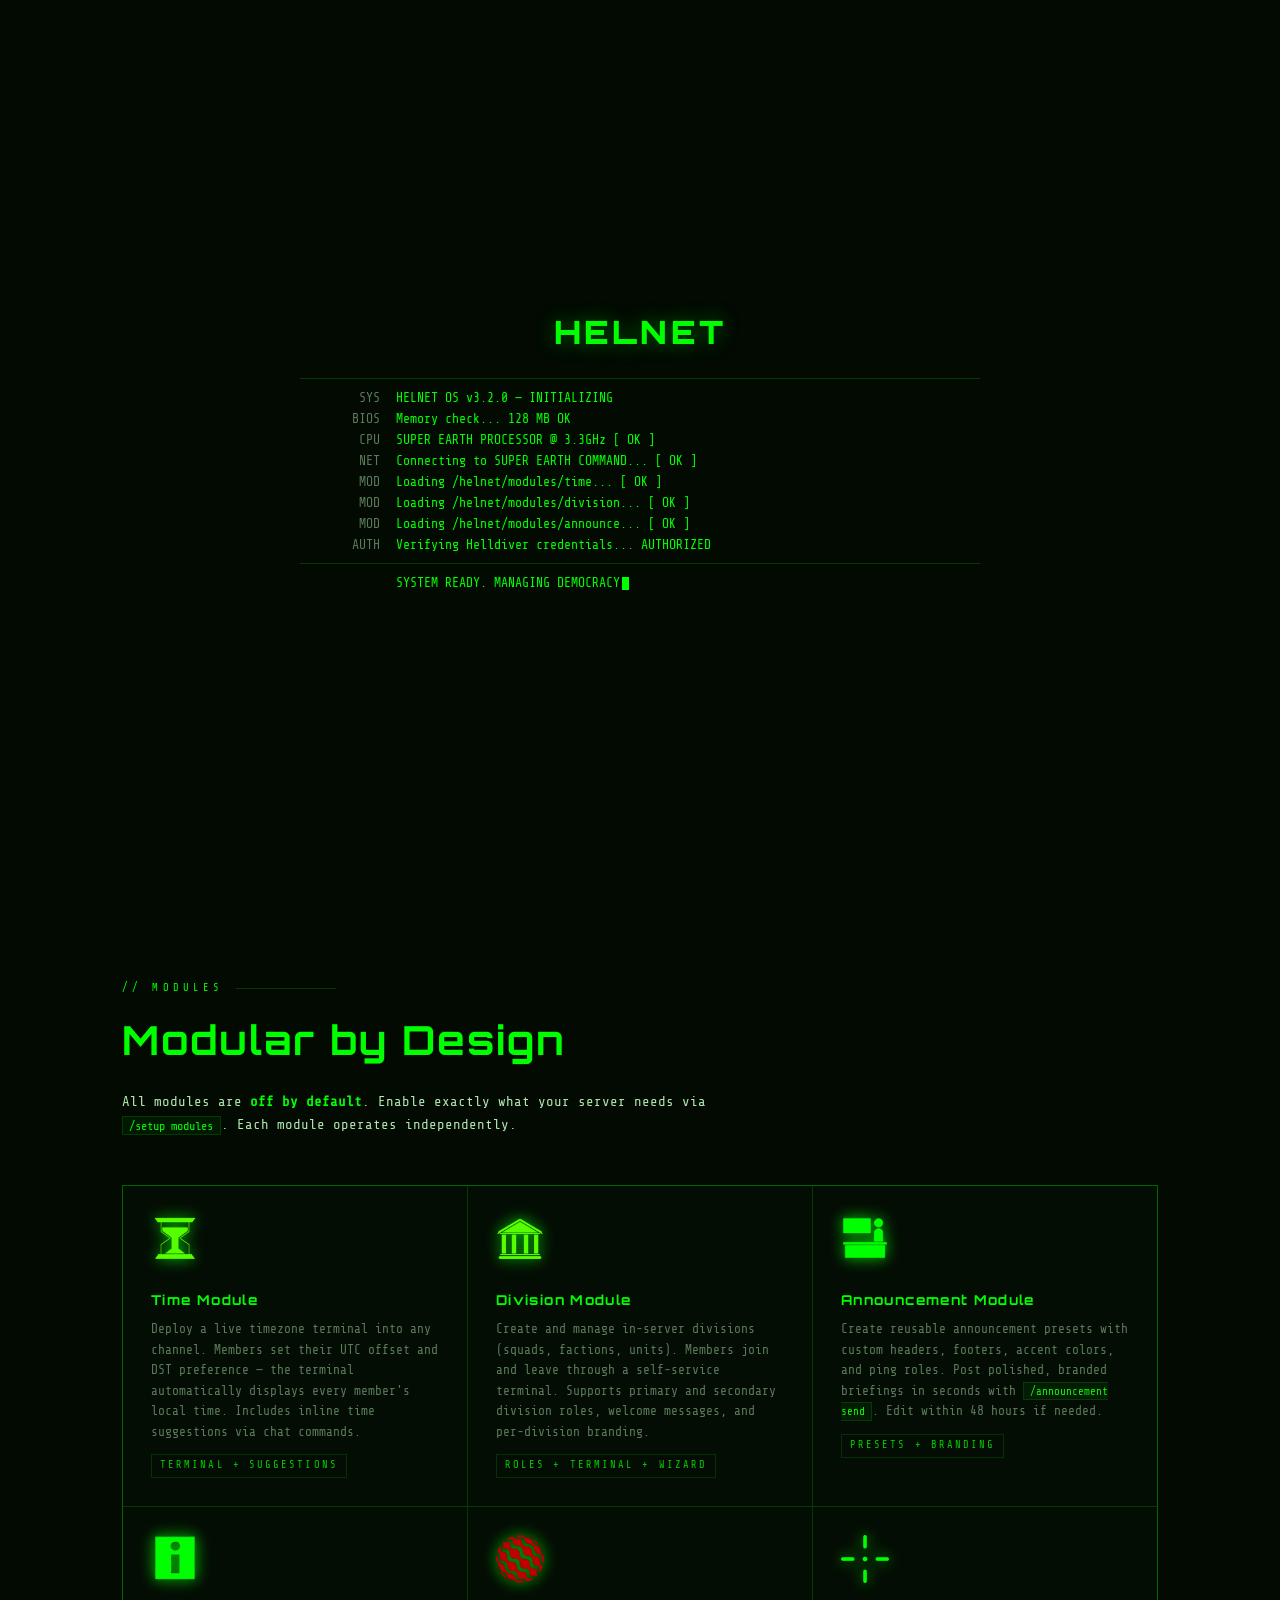
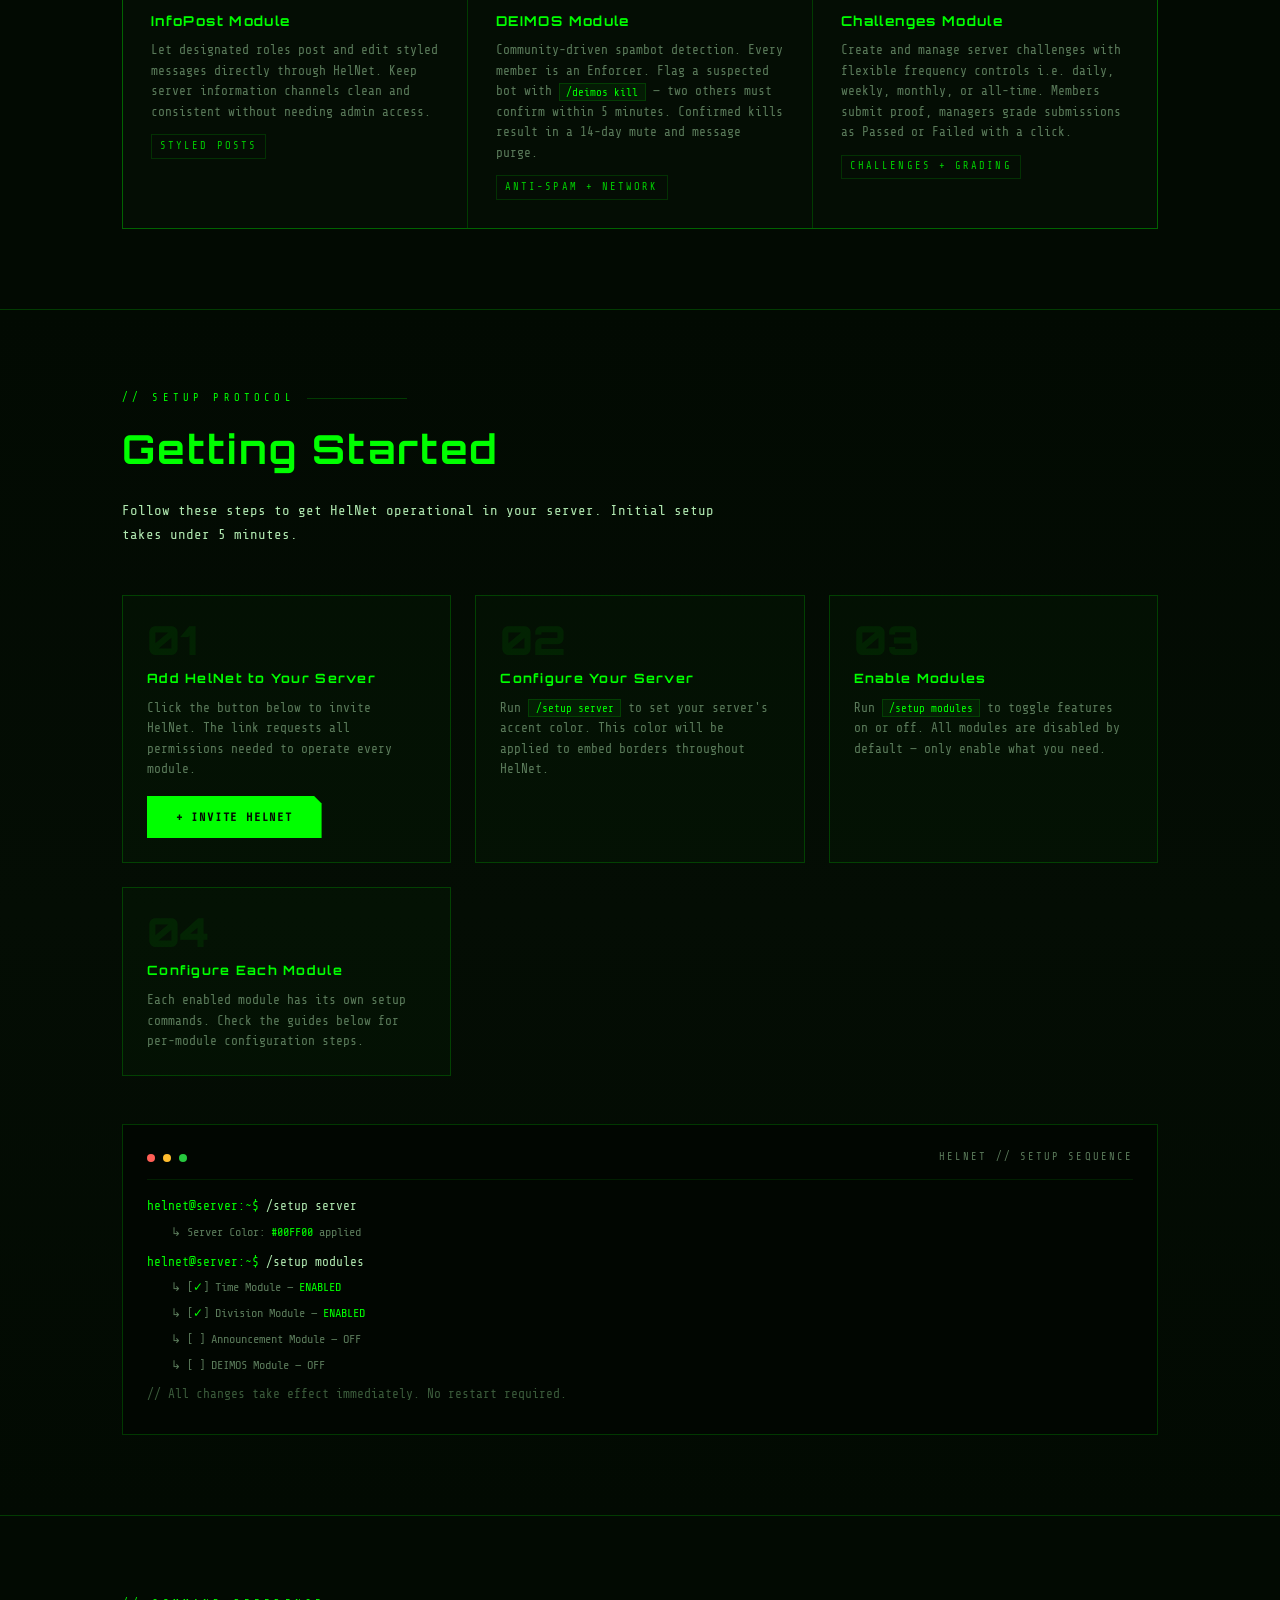
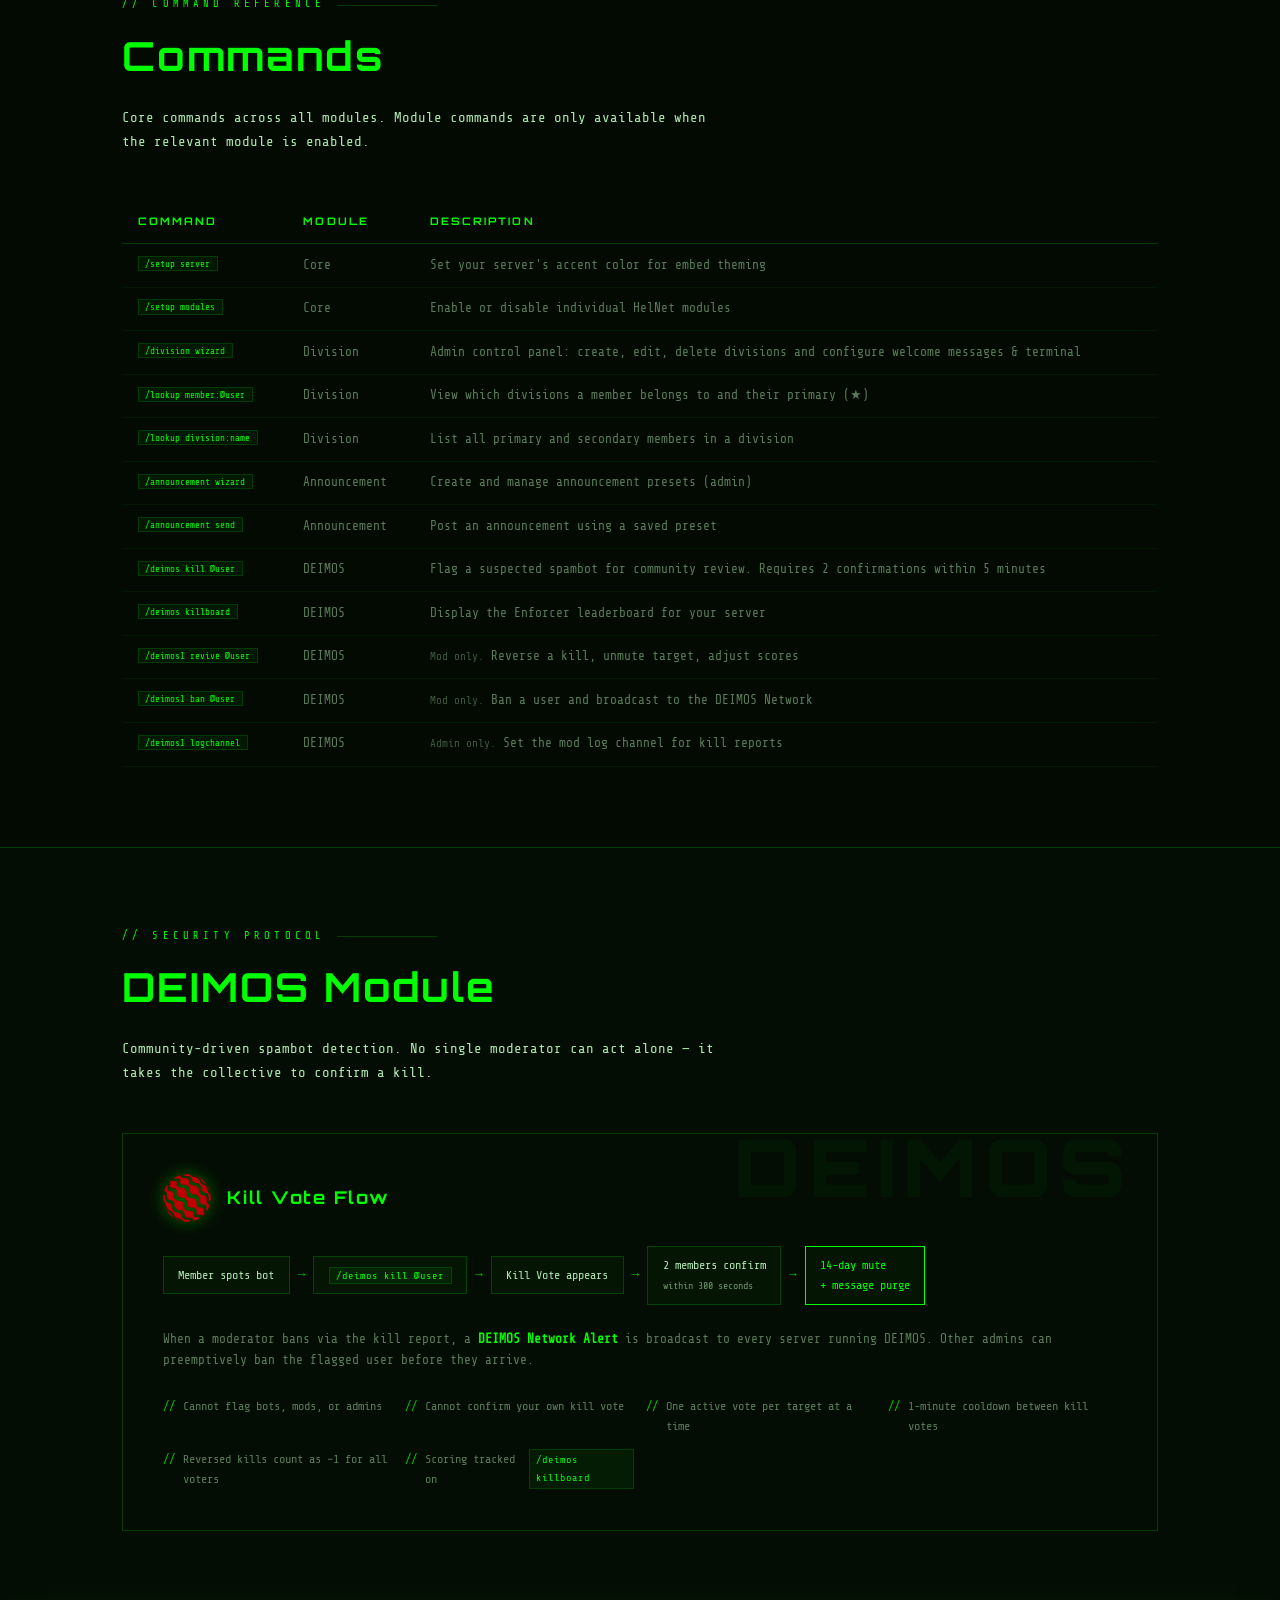
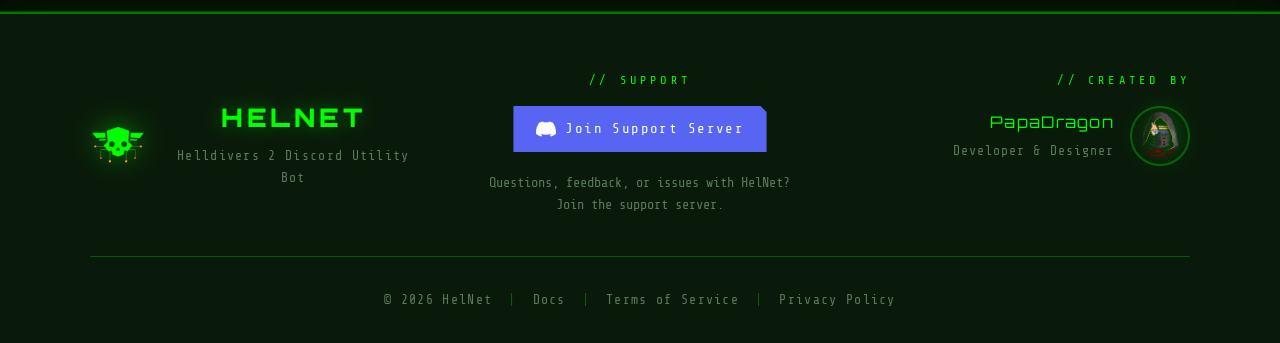
==== index.html @ 7e9b48df "Nav fixes" ====
<!DOCTYPE html>
<html lang="en">
<head>
<meta charset="UTF-8">
<meta name="viewport" content="width=device-width, initial-scale=1.0">
<title>HelNet — Helldivers 2 Faction Utility Bot</title>
<link rel="icon" type="image/png" href="Assets/HelNet_Logo.png">
<link href="https://fonts.googleapis.com/css2?family=Share+Tech+Mono&family=Orbitron:wght@400;700;900&display=swap" rel="stylesheet">
<link rel="stylesheet" href="Assets/shared.css">
<style>
  :root {
    --green: #00ff00;
    --green-dim: #00cc00;
    --green-faint: rgba(0,255,0,0.08);
    --green-glow: rgba(0,255,0,0.4);
    --bg: #020a02;
    --bg2: #040d04;
    --bg3: #071207;
    --border: rgba(0,255,0,0.2);
    --text: #b0e8b0;
    --text-dim: #5a7a5a;
    --mono: 'Share Tech Mono', monospace;
    --display: 'Orbitron', sans-serif;
  }

  *, *::before, *::after { box-sizing: border-box; margin: 0; padding: 0; }

  html { scroll-behavior: smooth; }

  body {
    background: var(--bg);
    color: var(--text);
    font-family: var(--mono);
    font-size: 14px;
    line-height: 1.7;
    overflow-x: hidden;
    position: relative;
  }

  /* Scanline overlay */
  body::before {
    content: '';
    position: fixed;
    top: 0; left: 0; right: 0; bottom: 0;
    background: repeating-linear-gradient(
      0deg,
      transparent,
      transparent 2px,
      rgba(0,0,0,0.15) 2px,
      rgba(0,0,0,0.15) 4px
    );
    pointer-events: none;
    z-index: 9999;
  }

  /* CRT vignette */
  body::after {
    content: '';
    position: fixed;
    top: 0; left: 0; right: 0; bottom: 0;
    background: radial-gradient(ellipse at center, transparent 60%, rgba(0,0,0,0.7) 100%);
    pointer-events: none;
    z-index: 9998;
  }

  /* Grid background */
  .grid-bg {
    position: fixed;
    top: 0; left: 0; right: 0; bottom: 0;
    background-image:
      linear-gradient(rgba(0,255,0,0.03) 1px, transparent 1px),
      linear-gradient(90deg, rgba(0,255,0,0.03) 1px, transparent 1px);
    background-size: 40px 40px;
    pointer-events: none;
    z-index: 0;
  }

  /* ── NAV ── */
  nav {
    position: fixed;
    top: 0; left: 0; right: 0;
    z-index: 10001;
    background: #071207;
    border-bottom: 1px solid rgba(0,255,0,0.4);
    box-shadow: 0 2px 20px rgba(0,255,0,0.08);
    display: flex;
    align-items: center;
    justify-content: space-between;
    padding: 0 2.5rem;
    height: 68px;
  }

  .nav-logo {
    font-family: var(--display);
    font-weight: 900;
    font-size: 1.5rem;
    color: var(--green);
    text-shadow: 0 0 8px rgba(0,255,0,0.5);
    letter-spacing: 0.15em;
    text-decoration: none;
  }

  .nav-logo span { color: var(--text-dim); font-weight: 400; font-size: 0.8rem; display: block; letter-spacing: 0.3em; margin-top: -4px; }

  .nav-links { display: flex; gap: 2rem; list-style: none; }
  .nav-links a {
    color: var(--text);
    text-decoration: none;
    font-size: 0.88rem;
    letter-spacing: 0.12em;
    text-transform: uppercase;
    transition: color 0.2s, text-shadow 0.2s;
  }
  .nav-links a:hover {
    color: var(--green);
    text-shadow: 0 0 10px var(--green-glow);
  }

  /* ── HERO ── */
  .hero {
    min-height: 100vh;
    display: flex;
    flex-direction: column;
    align-items: center;
    justify-content: center;
    text-align: center;
    padding: 6rem 2rem 4rem;
    position: relative;
    z-index: 1;
  }

  .hero-tag {
    font-size: 0.7rem;
    letter-spacing: 0.4em;
    color: var(--green-dim);
    text-transform: uppercase;
    margin-bottom: 1.5rem;
    border: 1px solid var(--border);
    display: inline-block;
    padding: 0.3rem 1rem;
  }

  .hero-tag::before { content: '> '; color: var(--green); }

  .hero h1 {
    font-family: var(--display);
    font-size: clamp(3rem, 10vw, 7rem);
    font-weight: 900;
    color: var(--green);
    text-shadow: 0 0 40px var(--green-glow), 0 0 80px rgba(0,255,0,0.15);
    letter-spacing: 0.05em;
    line-height: 1;
    margin-bottom: 0.5rem;
    animation: flicker 8s infinite;
  }

  @keyframes flicker {
    0%, 95%, 97%, 100% { opacity: 1; }
    96% { opacity: 0.85; }
  }

  .hero-sub {
    font-family: var(--display);
    font-size: clamp(0.65rem, 2vw, 0.9rem);
    color: var(--text-dim);
    letter-spacing: 0.5em;
    text-transform: uppercase;
    margin-bottom: 2.5rem;
  }

  .hero-desc {
    max-width: 520px;
    color: var(--text);
    font-size: 0.9rem;
    line-height: 1.8;
    margin-bottom: 3rem;
    opacity: 0.85;
  }

  .hero-cta {
    display: flex;
    gap: 1rem;
    flex-wrap: wrap;
    justify-content: center;
  }

  .btn {
    display: inline-flex;
    align-items: center;
    gap: 0.5rem;
    padding: 0.7rem 1.8rem;
    font-family: var(--mono);
    font-size: 0.8rem;
    letter-spacing: 0.15em;
    text-transform: uppercase;
    text-decoration: none;
    cursor: pointer;
    transition: all 0.2s;
    border: none;
  }

  .btn-primary {
    background: var(--green);
    color: #020a02;
    font-weight: 700;
    clip-path: polygon(0 0, calc(100% - 8px) 0, 100% 8px, 100% 100%, 0 100%);
  }
  .btn-primary:hover {
    background: #33ff33;
    box-shadow: 0 0 30px var(--green-glow);
    transform: translateY(-1px);
  }

  .btn-ghost {
    background: transparent;
    color: var(--green);
    border: 1px solid var(--border);
    clip-path: polygon(8px 0, 100% 0, 100% calc(100% - 8px), calc(100% - 8px) 100%, 0 100%, 0 8px);
  }
  .btn-ghost:hover {
    border-color: var(--green);
    background: var(--green-faint);
    box-shadow: 0 0 20px rgba(0,255,0,0.1);
  }

  /* Scrolldown indicator */
  .scroll-hint {
    position: absolute;
    bottom: 2rem;
    left: 50%;
    transform: translateX(-50%);
    display: flex;
    flex-direction: column;
    align-items: center;
    gap: 0.3rem;
    color: var(--text-dim);
    font-size: 0.65rem;
    letter-spacing: 0.2em;
    animation: bounce 2s infinite;
  }
  .scroll-hint svg { opacity: 0.5; }
  @keyframes bounce { 0%,100% { transform: translateX(-50%) translateY(0); } 50% { transform: translateX(-50%) translateY(6px); } }

  /* ── SECTIONS ── */
  section { position: relative; z-index: 1; }

  .section-inner {
    max-width: 1100px;
    margin: 0 auto;
    padding: 5rem 2rem;
  }

  .section-label {
    font-size: 0.65rem;
    letter-spacing: 0.4em;
    color: var(--green);
    text-transform: uppercase;
    margin-bottom: 0.5rem;
    display: flex;
    align-items: center;
    gap: 0.75rem;
  }
  .section-label::after {
    content: '';
    flex: 1;
    height: 1px;
    background: var(--border);
    max-width: 100px;
  }

  .section-title {
    font-family: var(--display);
    font-size: clamp(1.5rem, 4vw, 2.5rem);
    font-weight: 700;
    color: var(--green);
    margin-bottom: 1rem;
    letter-spacing: 0.05em;
  }

  .section-desc {
    color: var(--text);
    max-width: 600px;
    margin-bottom: 3rem;
    opacity: 0.8;
  }

  /* ── MODULES GRID ── */
  .modules-grid {
    display: grid;
    grid-template-columns: repeat(auto-fill, minmax(300px, 1fr));
    gap: 1px;
    background: var(--border);
    border: 1px solid var(--border);
  }

  .module-card {
    background: var(--bg2);
    padding: 1.75rem;
    transition: background 0.2s;
    cursor: default;
    position: relative;
    overflow: hidden;
  }

  .module-card::before {
    content: '';
    position: absolute;
    top: 0; left: 0;
    width: 3px; height: 100%;
    background: var(--green);
    opacity: 0;
    transition: opacity 0.2s;
  }

  .module-card:hover { background: var(--bg3); }
  .module-card:hover::before { opacity: 1; }

  .module-icon {
    font-size: 1.5rem;
    margin-bottom: 0.75rem;
    filter: drop-shadow(0 0 6px var(--green-glow));
  }

  .module-name {
    font-family: var(--display);
    font-size: 0.85rem;
    font-weight: 700;
    color: var(--green);
    letter-spacing: 0.1em;
    margin-bottom: 0.5rem;
  }

  .module-desc {
    font-size: 0.8rem;
    color: var(--text-dim);
    line-height: 1.6;
  }

  .module-tag {
    display: inline-block;
    margin-top: 0.75rem;
    font-size: 0.65rem;
    letter-spacing: 0.2em;
    color: var(--green-dim);
    border: 1px solid rgba(0,255,0,0.15);
    padding: 0.15rem 0.5rem;
  }

  /* ── GETTING STARTED ── */
  .getting-started-bg {
    background: linear-gradient(180deg, var(--bg) 0%, var(--bg2) 50%, var(--bg) 100%);
    border-top: 1px solid var(--border);
    border-bottom: 1px solid var(--border);
  }

  .setup-steps {
    display: grid;
    grid-template-columns: repeat(auto-fill, minmax(260px, 1fr));
    gap: 1.5rem;
    margin-top: 2rem;
  }

  .step {
    border: 1px solid var(--border);
    padding: 1.5rem;
    position: relative;
    background: rgba(0,255,0,0.02);
  }

  .step-num {
    font-family: var(--display);
    font-size: 2.5rem;
    font-weight: 900;
    color: rgba(0,255,0,0.08);
    line-height: 1;
    margin-bottom: 0.5rem;
  }

  .step-title {
    font-family: var(--display);
    font-size: 0.8rem;
    font-weight: 700;
    color: var(--green);
    letter-spacing: 0.1em;
    margin-bottom: 0.5rem;
  }

  .step p { font-size: 0.8rem; color: var(--text-dim); line-height: 1.6; }

  code {
    background: rgba(0,255,0,0.06);
    border: 1px solid rgba(0,255,0,0.15);
    padding: 0.1rem 0.4rem;
    font-family: var(--mono);
    font-size: 0.85em;
    color: var(--green);
  }

  /* ── COMMAND REFERENCE ── */
  .cmd-table {
    width: 100%;
    border-collapse: collapse;
    font-size: 0.8rem;
    margin-top: 1.5rem;
  }

  .cmd-table th {
    text-align: left;
    color: var(--green);
    font-family: var(--display);
    font-size: 0.65rem;
    letter-spacing: 0.2em;
    text-transform: uppercase;
    padding: 0.75rem 1rem;
    border-bottom: 1px solid var(--border);
  }

  .cmd-table td {
    padding: 0.65rem 1rem;
    border-bottom: 1px solid rgba(0,255,0,0.06);
    color: var(--text-dim);
    vertical-align: top;
  }

  .cmd-table tr:hover td { background: var(--green-faint); color: var(--text); }
  .cmd-table td:first-child { color: var(--green); font-size: 0.85em; white-space: nowrap; }
  .cmd-table td em { font-style: normal; color: var(--text-dim); font-size: 0.85em; opacity: 0.7; }

  /* ── DEIMOS HIGHLIGHT ── */
  .deimos-highlight {
    border: 1px solid var(--border);
    background: var(--bg2);
    padding: 2.5rem;
    margin-top: 3rem;
    position: relative;
    overflow: hidden;
  }

  .deimos-highlight::before {
    content: 'DEIMOS';
    position: absolute;
    top: -0.5rem; right: 1.5rem;
    font-family: var(--display);
    font-size: 5rem;
    font-weight: 900;
    color: rgba(0,255,0,0.04);
    letter-spacing: 0.1em;
    line-height: 1;
  }

  .deimos-highlight h3 {
    font-family: var(--display);
    font-size: 1.1rem;
    color: var(--green);
    margin-bottom: 1rem;
    letter-spacing: 0.1em;
  }

  .deimos-flow {
    display: flex;
    align-items: center;
    gap: 0.5rem;
    flex-wrap: wrap;
    margin: 1.5rem 0;
  }

  .flow-step {
    border: 1px solid var(--border);
    padding: 0.5rem 0.9rem;
    font-size: 0.75rem;
    color: var(--text);
    background: rgba(0,255,0,0.03);
  }

  .flow-arrow {
    color: var(--green-dim);
    font-size: 0.8rem;
  }

  .deimos-rules {
    display: grid;
    grid-template-columns: repeat(auto-fill, minmax(200px, 1fr));
    gap: 0.75rem;
    margin-top: 1.5rem;
  }

  .rule-item {
    font-size: 0.75rem;
    color: var(--text-dim);
    display: flex;
    gap: 0.5rem;
    align-items: flex-start;
  }
  .rule-item::before { content: '//'; color: var(--green-dim); flex-shrink: 0; }

  /* ── TERMINAL BLOCK ── */
  .terminal {
    background: #010601;
    border: 1px solid var(--border);
    padding: 1.5rem;
    font-family: var(--mono);
    font-size: 0.8rem;
    margin-top: 2rem;
  }

  .terminal-bar {
    display: flex;
    align-items: center;
    gap: 0.5rem;
    margin-bottom: 1rem;
    padding-bottom: 0.75rem;
    border-bottom: 1px solid rgba(0,255,0,0.1);
  }

  .t-dot { width: 8px; height: 8px; border-radius: 50%; }
  .t-dot.r { background: #ff5f56; }
  .t-dot.y { background: #ffbd2e; }
  .t-dot.g { background: #27c93f; }
  .terminal-title { font-size: 0.65rem; color: var(--text-dim); letter-spacing: 0.2em; margin-left: auto; }

  .t-line { color: var(--text-dim); margin-bottom: 0.25rem; }
  .t-line .prompt { color: var(--green); }
  .t-line .cmd { color: var(--text); }
  .t-line .out { color: var(--text-dim); font-size: 0.75rem; }
  .t-line .success { color: var(--green); }
  .t-line .comment { color: #3a5a3a; }

  /* ── FOOTER ── */
  footer {
    position: relative;
    z-index: 1;
    border-top: 1px solid var(--border);
    padding: 2.5rem 2rem;
    text-align: center;
    background: var(--bg2);
  }

  .footer-logo {
    font-family: var(--display);
    font-weight: 900;
    font-size: 1.5rem;
    color: var(--green);
    text-shadow: 0 0 20px var(--green-glow);
    letter-spacing: 0.15em;
    margin-bottom: 0.75rem;
  }

  .footer-links {
    display: flex;
    gap: 2rem;
    justify-content: center;
    list-style: none;
    margin-bottom: 1.5rem;
    flex-wrap: wrap;
  }

  .footer-links a {
    color: var(--text-dim);
    text-decoration: none;
    font-size: 0.75rem;
    letter-spacing: 0.1em;
    text-transform: uppercase;
    transition: color 0.2s;
  }
  .footer-links a:hover { color: var(--green); }

  .footer-copy {
    color: var(--text-dim);
    font-size: 0.7rem;
    opacity: 0.5;
    letter-spacing: 0.1em;
  }

  /* ── STATUS BAR ── */
  .status-bar {
    position: fixed;
    bottom: 0; left: 0; right: 0;
    z-index: 1000;
    background: rgba(0,10,0,0.9);
    border-top: 1px solid rgba(0,255,0,0.1);
    display: flex;
    align-items: center;
    padding: 0 1.5rem;
    height: 24px;
    gap: 2rem;
    font-size: 0.6rem;
    letter-spacing: 0.2em;
    color: var(--text-dim);
  }

  .status-item { display: flex; align-items: center; gap: 0.35rem; }
  .status-dot { width: 5px; height: 5px; border-radius: 50%; background: var(--green); box-shadow: 0 0 4px var(--green); animation: pulse 2s infinite; }
  @keyframes pulse { 0%,100% { opacity: 1; } 50% { opacity: 0.4; } }

  .status-bar .spacer { flex: 1; }

  /* ── HAMBURGER / MOBILE NAV ── */
  .nav-hamburger {
    display: none; flex-direction: column; justify-content: center;
    gap: 5px; background: none; border: 1px solid rgba(0,255,0,0.35);
    cursor: pointer; padding: 7px 9px; z-index: 10002;
  }
  .nav-hamburger span { display: block; width: 20px; height: 2px; background: var(--green); transition: transform 0.2s, opacity 0.2s; }
  .nav-hamburger.open span:nth-child(1) { transform: translateY(7px) rotate(45deg); }
  .nav-hamburger.open span:nth-child(2) { opacity: 0; }
  .nav-hamburger.open span:nth-child(3) { transform: translateY(-7px) rotate(-45deg); }
  .nav-mobile {
    display: none; position: fixed; top: 68px; left: 0; right: 0;
    background: #071207; border-bottom: 2px solid rgba(0,255,0,0.4);
    box-shadow: 0 8px 24px rgba(0,0,0,0.6); z-index: 10000; flex-direction: column;
  }
  .nav-mobile.open { display: flex; }
  .nav-mobile a {
    color: var(--text); text-decoration: none; font-size: 0.9rem;
    letter-spacing: 0.15em; text-transform: uppercase;
    padding: 1rem 2rem; border-bottom: 1px solid rgba(0,255,0,0.1);
    transition: color 0.2s, background 0.2s;
  }
  .nav-mobile a:last-child { border-bottom: none; }
  .nav-mobile a:hover { color: var(--green); background: rgba(0,255,0,0.04); }

  /* ── RESPONSIVE ── */
  @media (max-width: 640px) {
    .nav-links { display: none; }
    .nav-hamburger { display: flex; }
    .status-bar { display: none; }
    .modules-grid { grid-template-columns: 1fr; }
    .setup-steps { grid-template-columns: 1fr; }
    .deimos-rules { grid-template-columns: 1fr; }
    .cmd-table th:last-child, .cmd-table td:last-child { display: none; }
    .hero { padding: 5rem 1.25rem 3rem; }
    .section-inner { padding: 3rem 1.25rem; }
    footer { padding: 2.5rem 1.25rem 1.5rem; }
    .footer-inner { gap: 2rem; text-align: left; }
    .footer-credit { text-align: left; }
    .credit-card { justify-content: flex-start; }
    .credit-pfp { order: -1; }
  }

  /* Fade-in animation */
  .fade-in {
    opacity: 0;
    transform: translateY(16px);
    transition: opacity 0.6s ease, transform 0.6s ease;
  }
  .fade-in.visible {
    opacity: 1;
    transform: translateY(0);
  }

  .hero-logo-wrap {
    margin-bottom: 1.5rem;
    animation: float 4s ease-in-out infinite;
  }
  @keyframes float {
    0%,100% { transform: translateY(0); }
    50% { transform: translateY(-8px); }
  }
  .hero-logo-img {
    width: 120px;
    height: 120px;
    object-fit: contain;
    filter: drop-shadow(0 0 30px rgba(0,255,0,0.6)) drop-shadow(0 0 60px rgba(0,255,0,0.2));
  }
  .nav-logo-img {
    width: 24px;
    height: 24px;
    object-fit: contain;
    vertical-align: middle;
    margin-right: 0.35rem;
    filter: drop-shadow(0 0 4px rgba(0,255,0,0.5));
  }
  .module-icon img {
    width: 48px;
    height: 48px;
    object-fit: contain;
    filter: drop-shadow(0 0 8px rgba(0,255,0,0.4));
    transition: filter 0.2s, transform 0.2s;
  }
  .module-card:hover .module-icon img {
    filter: drop-shadow(0 0 16px rgba(0,255,0,0.8));
    transform: scale(1.05);
  }


  .module-link {
    position: absolute;
    top: 0; right: 0; bottom: 0; left: 0;
    display: block;
    font-size: 0;
    color: transparent;
    text-decoration: none;
    z-index: 1;
  }
  .module-card { cursor: pointer; }


  footer {
    position: relative; z-index: 1;
    border-top: 2px solid rgba(0,255,0,0.4);
    box-shadow: 0 -4px 30px rgba(0,255,0,0.06);
    background: #0a1a0a;
    padding: 3.5rem 2rem 2rem;
  }
  .footer-inner {
    max-width: 1100px; margin: 0 auto;
    display: grid;
    grid-template-columns: 1fr 1fr 1fr;
    gap: 3rem;
    padding-bottom: 2.5rem;
    border-bottom: 1px solid rgba(0,255,0,0.25);
  }
  @media (max-width: 768px) {
    .footer-inner { grid-template-columns: 1fr; gap: 2rem; }
  }
  .footer-brand { display: flex; align-items: center; gap: 1rem; }
  .footer-logo-img { width: 56px; height: 56px; object-fit: contain; filter: drop-shadow(0 0 14px rgba(0,255,0,0.6)); flex-shrink:0; }
  .footer-logo-text { font-family: var(--display); font-weight: 900; font-size: 1.6rem; color: var(--green); text-shadow: 0 0 20px var(--green-glow); letter-spacing: 0.15em; }
  .footer-tagline { font-size: 0.82rem; color: var(--text-dim); letter-spacing: 0.1em; margin-top: 0.3rem; }
  .footer-section-label { font-size: 0.75rem; letter-spacing: 0.35em; color: var(--green); text-transform: uppercase; margin-bottom: 1rem; }
  .footer-support { text-align: center; }
  .support-btn {
    display: inline-flex; align-items: center; gap: 0.6rem;
    background: #5865F2; color: #fff; text-decoration: none;
    padding: 0.7rem 1.4rem; font-family: var(--mono); font-size: 0.88rem;
    letter-spacing: 0.1em; transition: all 0.2s; margin-bottom: 0.75rem;
    clip-path: polygon(0 0, calc(100% - 6px) 0, 100% 6px, 100% 100%, 0 100%);
  }
  .support-btn:hover { background: #4752c4; box-shadow: 0 0 20px rgba(88,101,242,0.4); transform: translateY(-1px); }
  .support-desc { font-size: 0.85rem; color: var(--text-dim); line-height: 1.6; margin-top: 0.5rem; }
  .credit-card { display: flex; align-items: center; gap: 1rem; justify-content: flex-end; }
  .footer-credit { text-align: right; }
  .credit-pfp { width: 60px; height: 60px; object-fit: cover; border-radius: 50%; border: 2px solid rgba(0,255,0,0.3); filter: drop-shadow(0 0 10px rgba(0,255,0,0.35)); flex-shrink:0; }
  .credit-name { font-family: var(--display); font-size: 1rem; color: var(--green); letter-spacing: 0.08em; }
  .credit-role { font-size: 0.82rem; color: var(--text-dim); margin-top: 0.25rem; letter-spacing: 0.08em; }
  .footer-bottom {
    max-width: 1100px; margin: 2rem auto 0;
    display: flex; align-items: center; gap: 1rem;
    font-size: 0.82rem; color: var(--text-dim); letter-spacing: 0.1em;
  }
  .footer-bottom a { color: var(--text-dim); text-decoration: none; transition: color 0.2s; }
  .footer-bottom a:hover { color: var(--green); }
  .footer-divider { color: rgba(0,255,0,0.3); }

  @media (max-width: 640px) {
    .nav-logo span { display: none; } /* nav-logo-fix */
    .footer-tagline { letter-spacing: 0; font-size: 0.75rem; }
    .footer-credit { text-align: left; }
    .credit-card { justify-content: flex-start; }
    .footer-logo-img { width: 40px; height: 40px; }
    .footer-inner { padding-bottom: 1.5rem; }
  }

  /* ── BOOT SCREEN ── */
  #boot-screen {
    position: fixed;
    inset: 0;
    background: #000;
    z-index: 99999;
    display: flex;
    flex-direction: column;
    align-items: center;
    justify-content: center;
    overflow: hidden;
    font-family: var(--mono);
  }

  #boot-screen.fade-out {
    animation: bootFadeOut 0.6s ease-out forwards;
  }

  @keyframes bootFadeOut {
    0%   { opacity: 1; }
    100% { opacity: 0; pointer-events: none; }
  }

  /* CRT power-on beam */
  #boot-beam {
    position: absolute;
    left: 0; right: 0;
    top: 50%;
    transform: translateY(-50%);
    height: 2px;
    background: #fff;
    box-shadow: 0 0 12px 4px rgba(255,255,255,0.9), 0 0 40px 8px rgba(0,255,0,0.4);
    transition: height 0.35s cubic-bezier(0.22, 0.61, 0.36, 1), background 0.3s;
  }

  #boot-beam.expand {
    height: 100vh;
    background: var(--bg);
    box-shadow: none;
  }

  /* Boot text container */
  #boot-text {
    position: relative;
    z-index: 1;
    width: min(680px, 90vw);
    font-size: clamp(0.65rem, 1.5vw, 0.82rem);
    line-height: 1.6;
    color: var(--green);
    opacity: 0;
    transition: opacity 0.2s;
  }

  #boot-text.visible { opacity: 1; }

  .boot-line {
    display: flex;
    gap: 1rem;
    align-items: baseline;
    opacity: 0;
  }

  .boot-line.show { opacity: 1; }

  .boot-label {
    color: var(--text-dim);
    min-width: 5rem;
    text-align: right;
    flex-shrink: 0;
  }

  .boot-ok   { color: var(--green); }
  .boot-warn { color: #ffcc00; }
  .boot-logo {
    font-family: var(--display);
    font-weight: 900;
    font-size: clamp(1.4rem, 4vw, 2rem);
    color: var(--green);
    text-shadow: 0 0 20px var(--green-glow);
    letter-spacing: 0.1em;
    margin-bottom: 1.2rem;
    text-align: center;
  }

  .boot-divider {
    border: none;
    border-top: 1px solid var(--border);
    margin: 0.5rem 0;
    opacity: 0;
  }

  .boot-divider.show { opacity: 1; }

  .boot-cursor {
    display: inline-block;
    width: 0.55em;
    height: 1em;
    background: var(--green);
    vertical-align: text-bottom;
    animation: blinkCursor 0.7s step-end infinite;
    margin-left: 2px;
  }

  @keyframes blinkCursor {
    0%, 100% { opacity: 1; }
    50%       { opacity: 0; }
  }
</style>
</head>
<body>

<!-- BOOT SCREEN -->
<div id="boot-screen">
  <div id="boot-beam"></div>
  <div id="boot-text">
    <div class="boot-logo">HELNET</div>
    <hr class="boot-divider" id="bd1">
    <div class="boot-line" id="bl0"><span class="boot-label">SYS</span><span>HELNET OS v3.2.0 — INITIALIZING</span></div>
    <div class="boot-line" id="bl1"><span class="boot-label">BIOS</span><span>Memory check... <span class="boot-ok">128 MB OK</span></span></div>
    <div class="boot-line" id="bl2"><span class="boot-label">CPU</span><span>SUPER EARTH PROCESSOR @ 3.3GHz <span class="boot-ok">[ OK ]</span></span></div>
    <div class="boot-line" id="bl3"><span class="boot-label">NET</span><span>Connecting to SUPER EARTH COMMAND... <span class="boot-ok">[ OK ]</span></span></div>
    <div class="boot-line" id="bl4"><span class="boot-label">MOD</span><span>Loading /helnet/modules/time... <span class="boot-ok">[ OK ]</span></span></div>
    <div class="boot-line" id="bl5"><span class="boot-label">MOD</span><span>Loading /helnet/modules/division... <span class="boot-ok">[ OK ]</span></span></div>
    <div class="boot-line" id="bl6"><span class="boot-label">MOD</span><span>Loading /helnet/modules/announce... <span class="boot-ok">[ OK ]</span></span></div>
    <div class="boot-line" id="bl7"><span class="boot-label">AUTH</span><span>Verifying Helldiver credentials... <span class="boot-ok">AUTHORIZED</span></span></div>
    <hr class="boot-divider" id="bd2">
    <div class="boot-line" id="bl8"><span class="boot-label"></span><span>SYSTEM READY. MANAGING DEMOCRACY<span class="boot-cursor"></span></span></div>
  </div>
</div>

<div class="grid-bg"></div>

<!-- STATUS BAR -->
<div class="status-bar">
  <div class="status-item"><div class="status-dot"></div> ONLINE</div>
  <div class="status-item">HELLDIVERS 2 FACTION BOT</div>
  <div class="spacer"></div>
  <div class="status-item">v3.2.0 // MODULAR SYSTEM ACTIVE</div>
</div>

<!-- NAV -->
<nav>
  <a href="./" class="nav-logo"><img src="[data-uri]" alt="HelNet" class="nav-logo-img"> HELNET <span>COMMAND NETWORK</span></a>
  <ul class="nav-links">
    <li class="nav-dropdown">
      <button class="nav-dropbtn">Legal</button>
      <ul class="nav-dropdown-menu">
        <li><a href="terms">Terms of Service</a></li>
        <li><a href="privacy">Privacy Policy</a></li>
      </ul>
    </li>
    <li class="nav-dropdown">
      <button class="nav-dropbtn">Guides</button>
      <ul class="nav-dropdown-menu">
        <li><a href="guides/getting-started">Getting Started</a></li>
        <li class="nav-dropdown-sep"></li>
        <li><a href="guides/announcement-module">Announcement Module</a></li>
        <li><a href="guides/challenges-module">Challenges Module</a></li>
        <li><a href="guides/deimos-module">Deimos Module</a></li>
        <li><a href="guides/division-module">Division Module</a></li>
        <li><a href="guides/infopost-module">Infopost Module</a></li>
        <li><a href="guides/time-module">Time Module</a></li>
      </ul>
    </li>
  </ul>
  <button class="nav-hamburger" id="nav-hamburger" aria-label="Toggle menu"><span></span><span></span><span></span></button>
</nav>
<div class="nav-mobile" id="nav-mobile">
  <div class="nav-mobile-section">
    <div class="nav-mobile-label">Navigation</div>
    <a href="./">Home</a>
  </div>
  <div class="nav-mobile-section">
    <div class="nav-mobile-label">Legal</div>
    <a href="terms">Terms of Service</a>
    <a href="privacy">Privacy Policy</a>
  </div>
  <div class="nav-mobile-section">
    <div class="nav-mobile-label">Guides</div>
    <a href="guides/getting-started">Getting Started</a>
    <a href="guides/announcement-module">Announcement Module</a>
    <a href="guides/challenges-module">Challenges Module</a>
    <a href="guides/deimos-module">Deimos Module</a>
    <a href="guides/division-module">Division Module</a>
    <a href="guides/infopost-module">Infopost Module</a>
    <a href="guides/time-module">Time Module</a>
  </div>
</div>

<!-- HERO -->
<section class="hero">
  <div class="hero-tag">Helldivers 2 Faction Utility Bot</div>
  <div class="hero-logo-wrap">
      <img src="[data-uri]" alt="HelNet Logo" class="hero-logo-img">
    </div>
    <h1>HELNET</h1>
  <div class="hero-sub">Command &bull; Coordinate &bull; Control</div>
  <p class="hero-desc">
    A modular server utility bot built for Helldivers 2 Discord factions. Fully customizable — enable only the features your server needs.
  </p>
  <div class="hero-cta">
    <a href="#setup" class="btn btn-primary">▶ Get Started</a>
    <a href="#modules" class="btn btn-ghost">View Modules</a>
  </div>
  <div class="scroll-hint">
    <svg width="14" height="8" viewBox="0 0 14 8"><polyline points="1,1 7,7 13,1" fill="none" stroke="currentColor" stroke-width="1.5"/></svg>
    SCROLL
  </div>
</section>

<!-- MODULES -->
<section id="modules">
  <div class="section-inner">
    <div class="section-label fade-in">// MODULES</div>
    <h2 class="section-title fade-in">Modular by Design</h2>
    <p class="section-desc fade-in">All modules are <strong style="color:var(--green)">off by default</strong>. Enable exactly what your server needs via <code>/setup modules</code>. Each module operates independently.</p>

    <div class="modules-grid fade-in">
      <div class="module-card">
        <div class="module-icon"><img src="[data-uri]" alt="Time Module"></div>
        <div class="module-name">Time Module</div>
        <div class="module-desc">Deploy a live timezone terminal into any channel. Members set their UTC offset and DST preference — the terminal automatically displays every member's local time. Includes inline time suggestions via chat commands.</div>
        <span class="module-tag">TERMINAL + SUGGESTIONS</span><a href="guides/time-module" class="module-link">View Guide →</a>
      </div>

      <div class="module-card">
        <div class="module-icon"><img src="[data-uri]" alt="Division Module"></div>
        <div class="module-name">Division Module</div>
        <div class="module-desc">Create and manage in-server divisions (squads, factions, units). Members join and leave through a self-service terminal. Supports primary and secondary division roles, welcome messages, and per-division branding.</div>
        <span class="module-tag">ROLES + TERMINAL + WIZARD</span><a href="guides/division-module" class="module-link">View Guide →</a>
      </div>

      <div class="module-card">
        <div class="module-icon"><img src="[data-uri]" alt="Announcement Module"></div>
        <div class="module-name">Announcement Module</div>
        <div class="module-desc">Create reusable announcement presets with custom headers, footers, accent colors, and ping roles. Post polished, branded briefings in seconds with <code>/announcement send</code>. Edit within 48 hours if needed.</div>
        <span class="module-tag">PRESETS + BRANDING</span><a href="guides/announcement-module" class="module-link">View Guide →</a>
      </div>

      <div class="module-card">
        <div class="module-icon"><img src="[data-uri]" alt="InfoPost Module"></div>
        <div class="module-name">InfoPost Module</div>
        <div class="module-desc">Let designated roles post and edit styled messages directly through HelNet. Keep server information channels clean and consistent without needing admin access.</div>
        <span class="module-tag">STYLED POSTS</span><a href="guides/infopost-module" class="module-link">View Guide →</a>
      </div>

      <div class="module-card">
        <div class="module-icon"><img src="[data-uri]" alt="DEIMOS Module"></div>
        <div class="module-name">DEIMOS Module</div>
        <div class="module-desc">Community-driven spambot detection. Every member is an Enforcer. Flag a suspected bot with <code>/deimos kill</code> — two others must confirm within 5 minutes. Confirmed kills result in a 14-day mute and message purge.</div>
        <span class="module-tag">ANTI-SPAM + NETWORK</span><a href="guides/deimos-module" class="module-link">View Guide →</a>
      </div>

      <div class="module-card">
        <div class="module-icon"><img src="[data-uri]" alt=""></div>
        <div class="module-name">Challenges Module</div>
        <div class="module-desc">Create and manage server challenges with flexible frequency controls i.e. daily, weekly, monthly, or all-time. Members submit proof, managers grade submissions as Passed or Failed with a click.</div>
        <span class="module-tag">CHALLENGES + GRADING</span><a href="guides/challenges-module" class="module-link">View Guide →</a>
      </div>
    </div>
  </div>
</section>

<!-- GETTING STARTED -->
<section id="setup" class="getting-started-bg">
  <div class="section-inner">
    <div class="section-label fade-in">// SETUP PROTOCOL</div>
    <h2 class="section-title fade-in">Getting Started</h2>
    <p class="section-desc fade-in">Follow these steps to get HelNet operational in your server. Initial setup takes under 5 minutes.</p>

    <div class="setup-steps fade-in">
      <div class="step">
        <div class="step-num">01</div>
        <div class="step-title">Add HelNet to Your Server</div>
        <p>Click the button below to invite HelNet. The link requests all permissions needed to operate every module.</p>
        <a href="https://discord.com/oauth2/authorize?client_id=1421991517060595823&permissions=4503599896325120&integration_type=0&scope=bot" target="_blank" class="btn btn-primary" style="margin-top:1rem;font-size:0.75rem;">+ Invite HelNet</a>
      </div>
      <div class="step">
        <div class="step-num">02</div>
        <div class="step-title">Configure Your Server</div>
        <p>Run <code>/setup server</code> to set your server's accent color. This color will be applied to embed borders throughout HelNet.</p>
      </div>
      <div class="step">
        <div class="step-num">03</div>
        <div class="step-title">Enable Modules</div>
        <p>Run <code>/setup modules</code> to toggle features on or off. All modules are disabled by default — only enable what you need.</p>
      </div>
      <div class="step">
        <div class="step-num">04</div>
        <div class="step-title">Configure Each Module</div>
        <p>Each enabled module has its own setup commands. Check the guides below for per-module configuration steps.</p>
      </div>
    </div>

    <div class="terminal fade-in" style="margin-top:3rem">
      <div class="terminal-bar">
        <div class="t-dot r"></div><div class="t-dot y"></div><div class="t-dot g"></div>
        <span class="terminal-title">HELNET // SETUP SEQUENCE</span>
      </div>
      <div class="t-line"><span class="prompt">helnet@server:~$</span> <span class="cmd">/setup server</span></div>
      <div class="t-line" style="padding-left:1.5rem"><span class="out">↳ Server Color: <span class="success">#00FF00</span> applied</span></div>
      <div class="t-line" style="margin-top:0.5rem"><span class="prompt">helnet@server:~$</span> <span class="cmd">/setup modules</span></div>
      <div class="t-line" style="padding-left:1.5rem"><span class="out">↳ [<span class="success">✓</span>] Time Module — <span class="success">ENABLED</span></span></div>
      <div class="t-line" style="padding-left:1.5rem"><span class="out">↳ [<span class="success">✓</span>] Division Module — <span class="success">ENABLED</span></span></div>
      <div class="t-line" style="padding-left:1.5rem"><span class="out">↳ [ ] Announcement Module — OFF</span></div>
      <div class="t-line" style="padding-left:1.5rem"><span class="out">↳ [ ] DEIMOS Module — OFF</span></div>
      <div class="t-line" style="margin-top:0.5rem"><span class="comment">// All changes take effect immediately. No restart required.</span></div>
    </div>
  </div>
</section>

<!-- COMMANDS -->
<section id="commands">
  <div class="section-inner">
    <div class="section-label fade-in">// COMMAND REFERENCE</div>
    <h2 class="section-title fade-in">Commands</h2>
    <p class="section-desc fade-in">Core commands across all modules. Module commands are only available when the relevant module is enabled.</p>

    <table class="cmd-table fade-in">
      <thead>
        <tr>
          <th>Command</th>
          <th>Module</th>
          <th>Description</th>
        </tr>
      </thead>
      <tbody>
        <tr><td><code>/setup server</code></td><td>Core</td><td>Set your server's accent color for embed theming</td></tr>
        <tr><td><code>/setup modules</code></td><td>Core</td><td>Enable or disable individual HelNet modules</td></tr>
        <tr><td><code>/division wizard</code></td><td>Division</td><td>Admin control panel: create, edit, delete divisions and configure welcome messages &amp; terminal</td></tr>
        <tr><td><code>/lookup member:@user</code></td><td>Division</td><td>View which divisions a member belongs to and their primary (★)</td></tr>
        <tr><td><code>/lookup division:name</code></td><td>Division</td><td>List all primary and secondary members in a division</td></tr>
        <tr><td><code>/announcement wizard</code></td><td>Announcement</td><td>Create and manage announcement presets (admin)</td></tr>
        <tr><td><code>/announcement send</code></td><td>Announcement</td><td>Post an announcement using a saved preset</td></tr>
        <tr><td><code>/deimos kill @user</code></td><td>DEIMOS</td><td>Flag a suspected spambot for community review. Requires 2 confirmations within 5 minutes</td></tr>
        <tr><td><code>/deimos killboard</code></td><td>DEIMOS</td><td>Display the Enforcer leaderboard for your server</td></tr>
        <tr><td><code>/deimos1 revive @user</code></td><td>DEIMOS</td><td><em>Mod only.</em> Reverse a kill, unmute target, adjust scores</td></tr>
        <tr><td><code>/deimos1 ban @user</code></td><td>DEIMOS</td><td><em>Mod only.</em> Ban a user and broadcast to the DEIMOS Network</td></tr>
        <tr><td><code>/deimos1 logchannel</code></td><td>DEIMOS</td><td><em>Admin only.</em> Set the mod log channel for kill reports</td></tr>
      </tbody>
    </table>
  </div>
</section>

<!-- DEIMOS -->
<section id="deimos" style="background: var(--bg2); border-top: 1px solid var(--border); border-bottom: 1px solid var(--border);">
  <div class="section-inner">
    <div class="section-label fade-in">// SECURITY PROTOCOL</div>
    <h2 class="section-title fade-in">DEIMOS Module</h2>
    <p class="section-desc fade-in">Community-driven spambot detection. No single moderator can act alone — it takes the collective to confirm a kill.</p>

    <div class="deimos-highlight fade-in">
      <div style="display:flex;align-items:center;gap:1rem;margin-bottom:1rem"><img src="[data-uri]" alt="DEIMOS" style="width:48px;height:48px;object-fit:contain;filter:drop-shadow(0 0 8px rgba(0,255,0,0.5))"><h3 style="margin-bottom:0">Kill Vote Flow</h3></div>
      <div class="deimos-flow">
        <div class="flow-step">Member spots bot</div>
        <div class="flow-arrow">→</div>
        <div class="flow-step"><code>/deimos kill @user</code></div>
        <div class="flow-arrow">→</div>
        <div class="flow-step">Kill Vote appears</div>
        <div class="flow-arrow">→</div>
        <div class="flow-step">2 members confirm<br><small style="opacity:0.6">within 300 seconds</small></div>
        <div class="flow-arrow">→</div>
        <div class="flow-step" style="border-color: var(--green); color: var(--green);">14-day mute<br>+ message purge</div>
      </div>

      <p style="font-size:0.8rem; color: var(--text-dim); margin-bottom: 1rem;">When a moderator bans via the kill report, a <strong style="color:var(--green)">DEIMOS Network Alert</strong> is broadcast to every server running DEIMOS. Other admins can preemptively ban the flagged user before they arrive.</p>

      <div class="deimos-rules">
        <div class="rule-item">Cannot flag bots, mods, or admins</div>
        <div class="rule-item">Cannot confirm your own kill vote</div>
        <div class="rule-item">One active vote per target at a time</div>
        <div class="rule-item">1-minute cooldown between kill votes</div>
        <div class="rule-item">Reversed kills count as −1 for all voters</div>
        <div class="rule-item">Scoring tracked on <code>/deimos killboard</code></div>
      </div>
    </div>
  </div>
</section>

<!-- FOOTER -->
<footer>
  <div class="footer-inner">
    <div class="footer-brand">
      <img src="[data-uri]" alt="HelNet" class="footer-logo-img">
      <div>
        <div class="footer-logo-text" id="footer-logo-trigger">HELNET</div>
        <div class="footer-tagline">Helldivers 2 Discord Utility Bot</div>
      </div>
    </div>

    <div class="footer-support">
      <div class="footer-section-label">// SUPPORT</div>
      <a href="https://discord.gg/FbEyP9WFdA" class="support-btn" target="_blank">
        <svg width="20" height="20" viewBox="0 0 24 24" fill="currentColor"><path d="M20.317 4.37a19.791 19.791 0 0 0-4.885-1.515.074.074 0 0 0-.079.037c-.21.375-.444.864-.608 1.25a18.27 18.27 0 0 0-5.487 0 12.64 12.64 0 0 0-.617-1.25.077.077 0 0 0-.079-.037A19.736 19.736 0 0 0 3.677 4.37a.07.07 0 0 0-.032.027C.533 9.046-.32 13.58.099 18.057a.082.082 0 0 0 .031.057 19.9 19.9 0 0 0 5.993 3.03.078.078 0 0 0 .084-.028 14.09 14.09 0 0 0 1.226-1.994.076.076 0 0 0-.041-.106 13.107 13.107 0 0 1-1.872-.892.077.077 0 0 1-.008-.128 10.2 10.2 0 0 0 .372-.292.074.074 0 0 1 .077-.01c3.928 1.793 8.18 1.793 12.062 0a.074.074 0 0 1 .078.01c.12.098.246.198.373.292a.077.077 0 0 1-.006.127 12.299 12.299 0 0 1-1.873.892.077.077 0 0 0-.041.107c.36.698.772 1.362 1.225 1.993a.076.076 0 0 0 .084.028 19.839 19.839 0 0 0 6.002-3.03.077.077 0 0 0 .032-.054c.5-5.177-.838-9.674-3.549-13.66a.061.061 0 0 0-.031-.03z"/></svg>
        Join Support Server
      </a>
      <p class="support-desc">Questions, feedback, or issues with HelNet? Join the support server.</p>
    </div>

    <div class="footer-credit">
      <div class="footer-section-label">// CREATED BY</div>
      <div class="credit-card">
        <div>
          <div class="credit-name">PapaDragon</div>
          <div class="credit-role">Developer &amp; Designer</div>
        </div>
        <img src="[data-uri]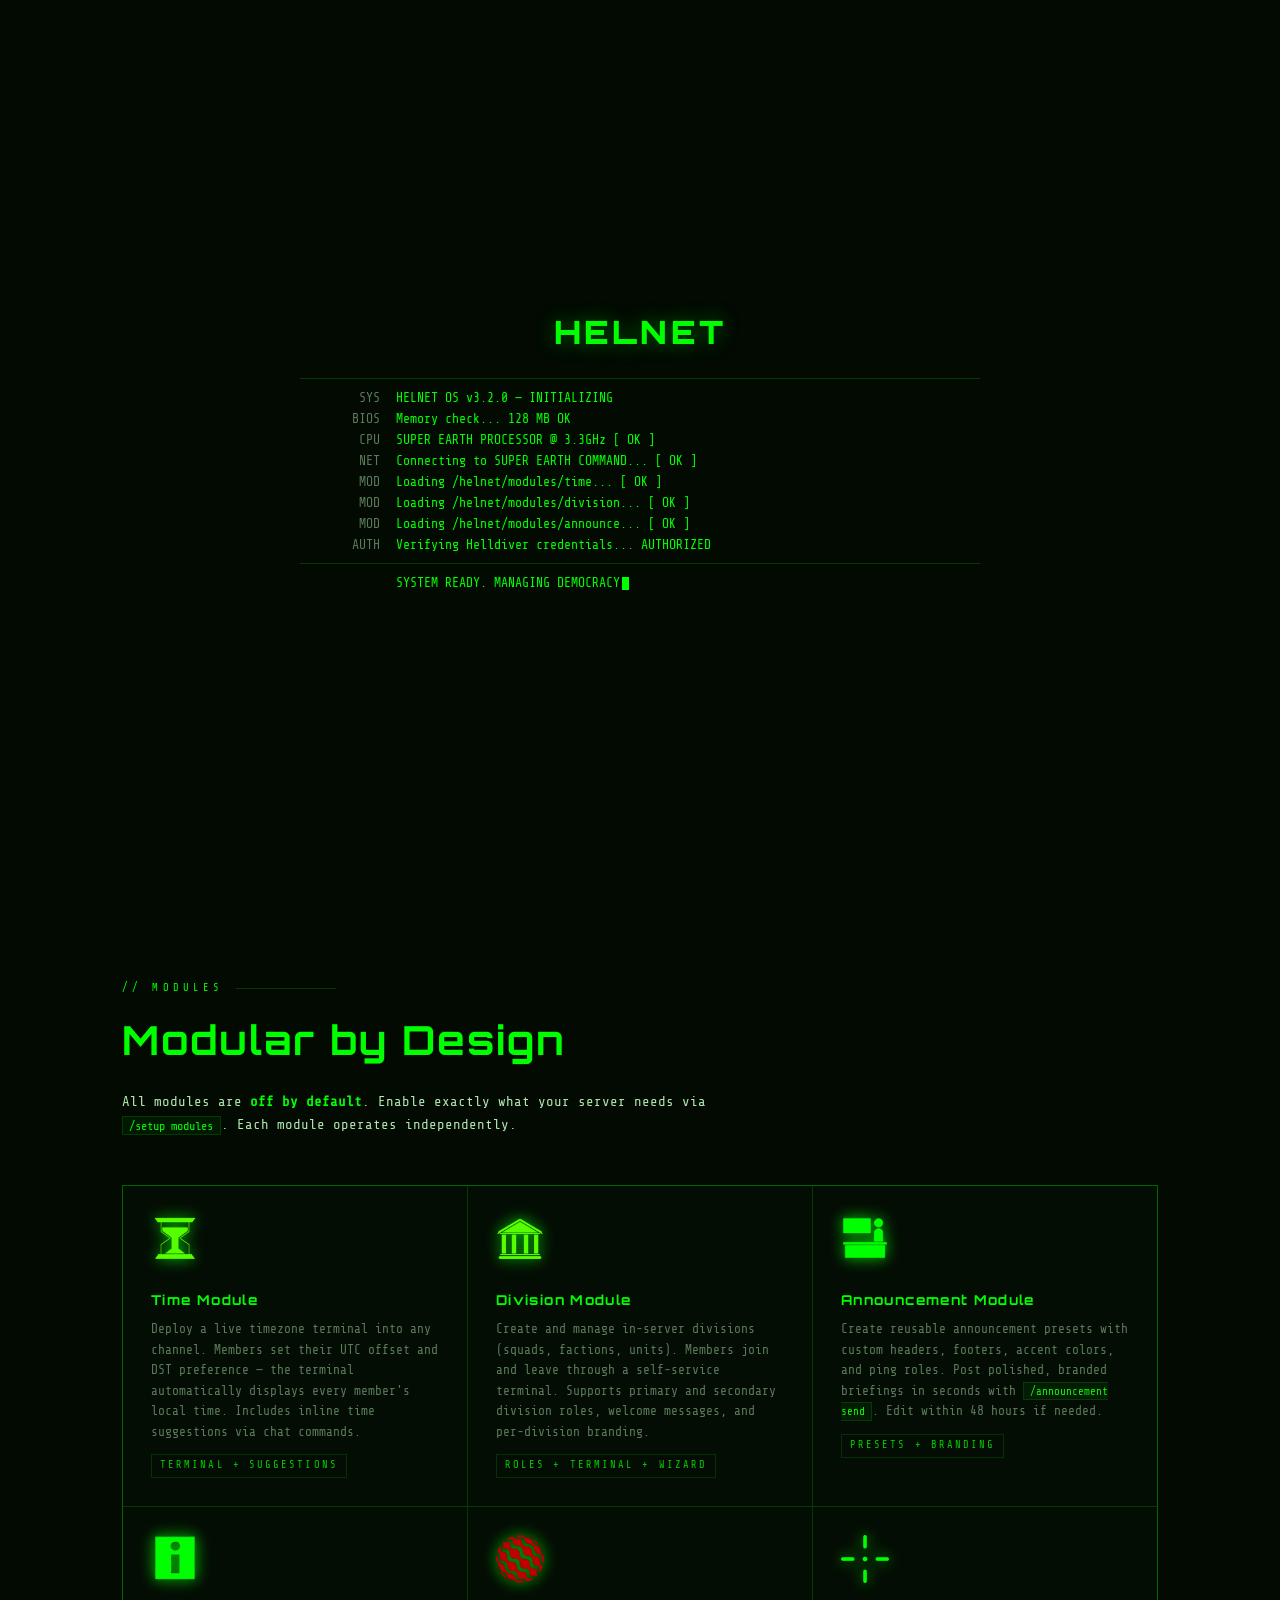
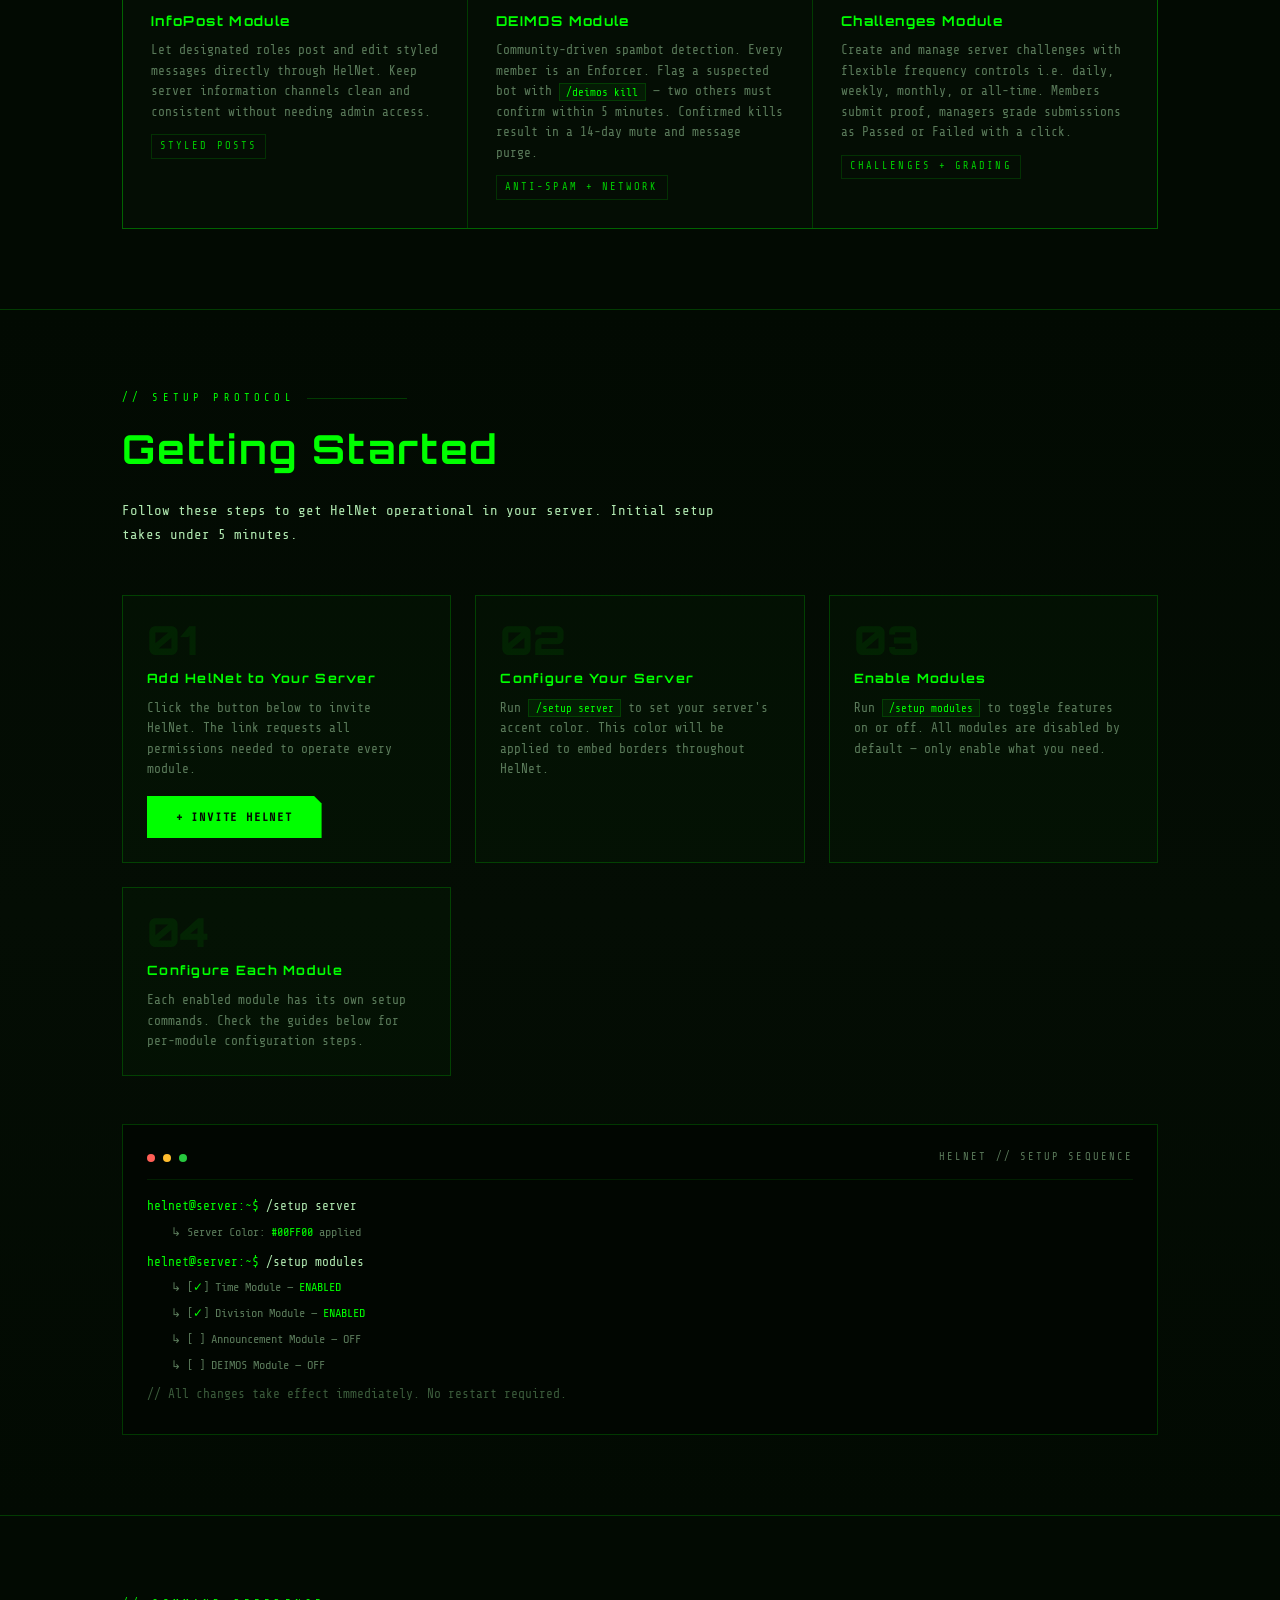
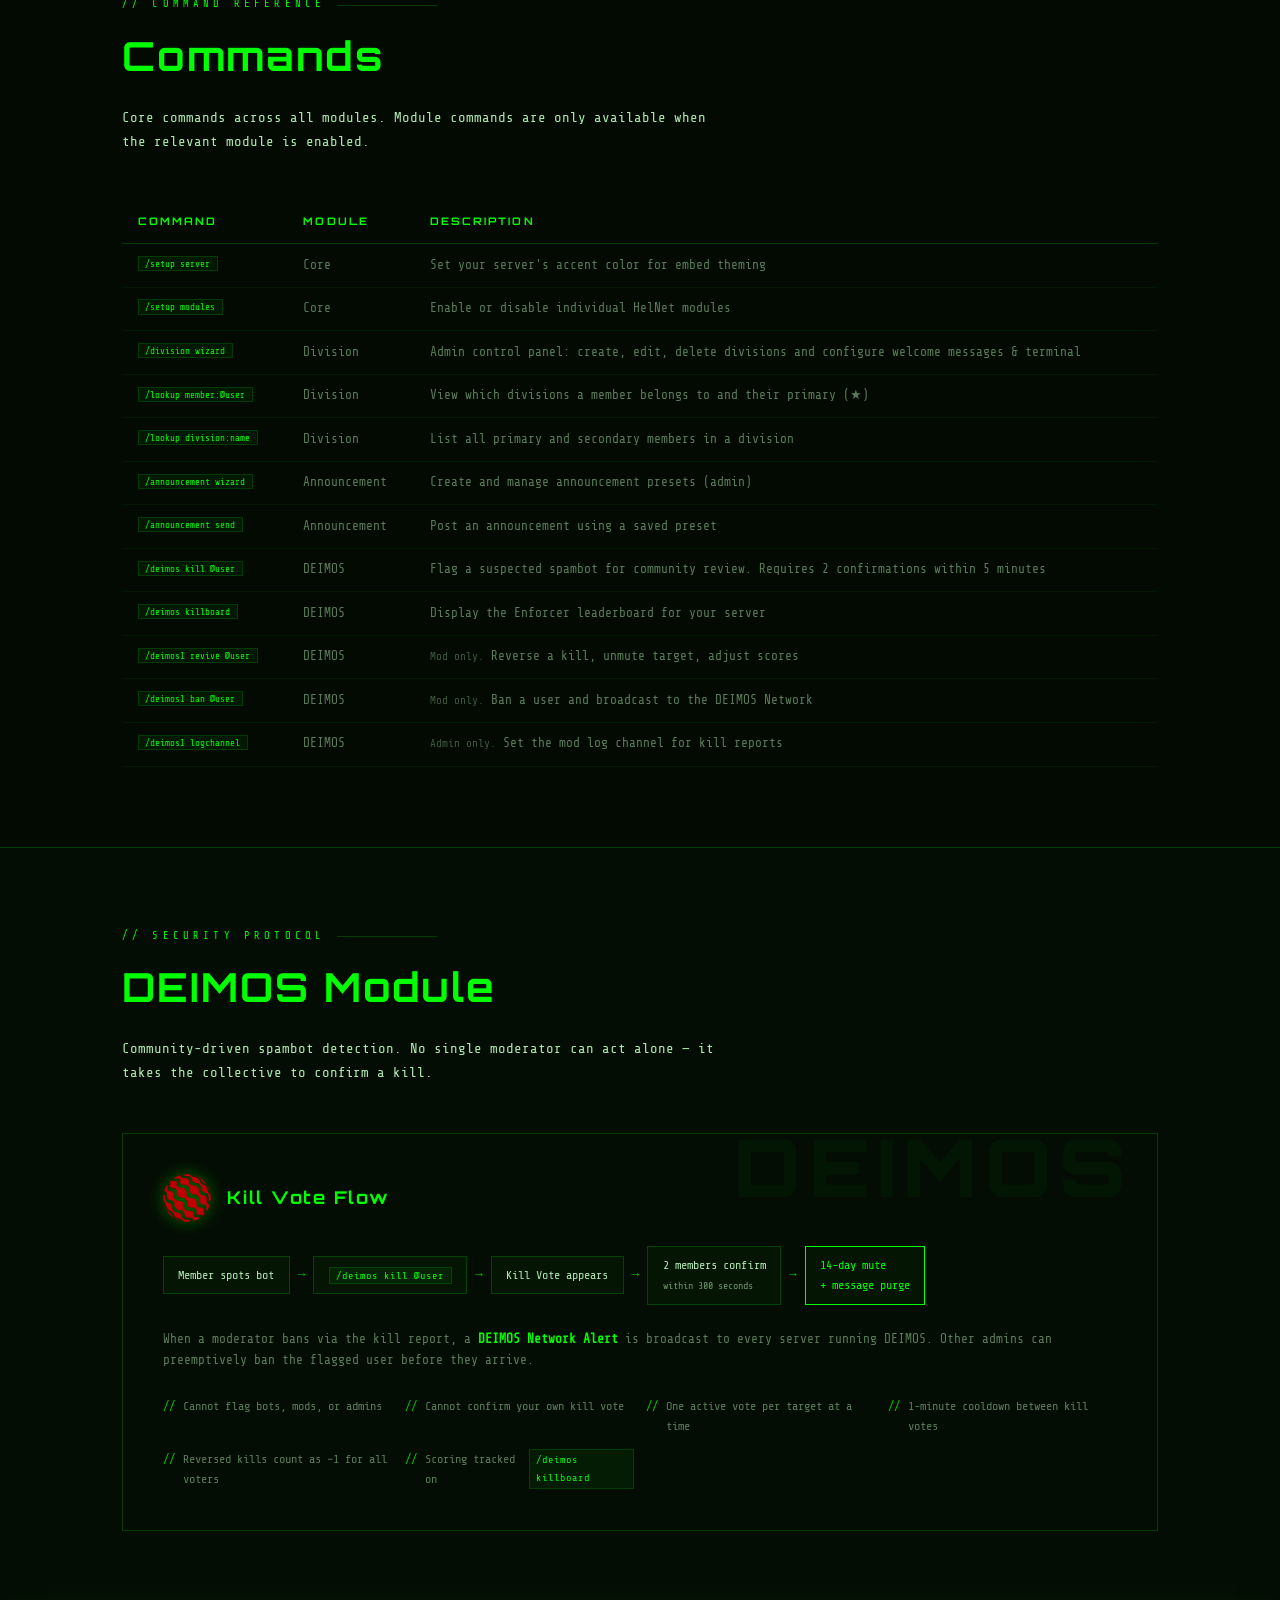
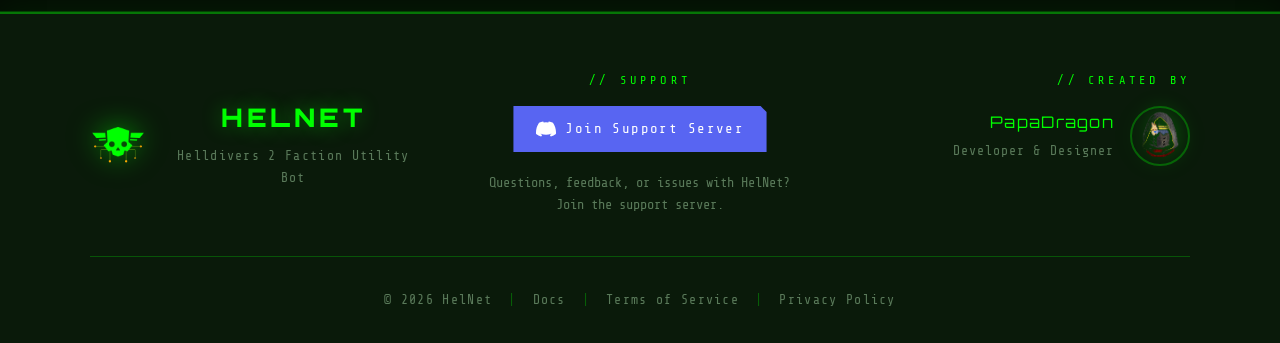
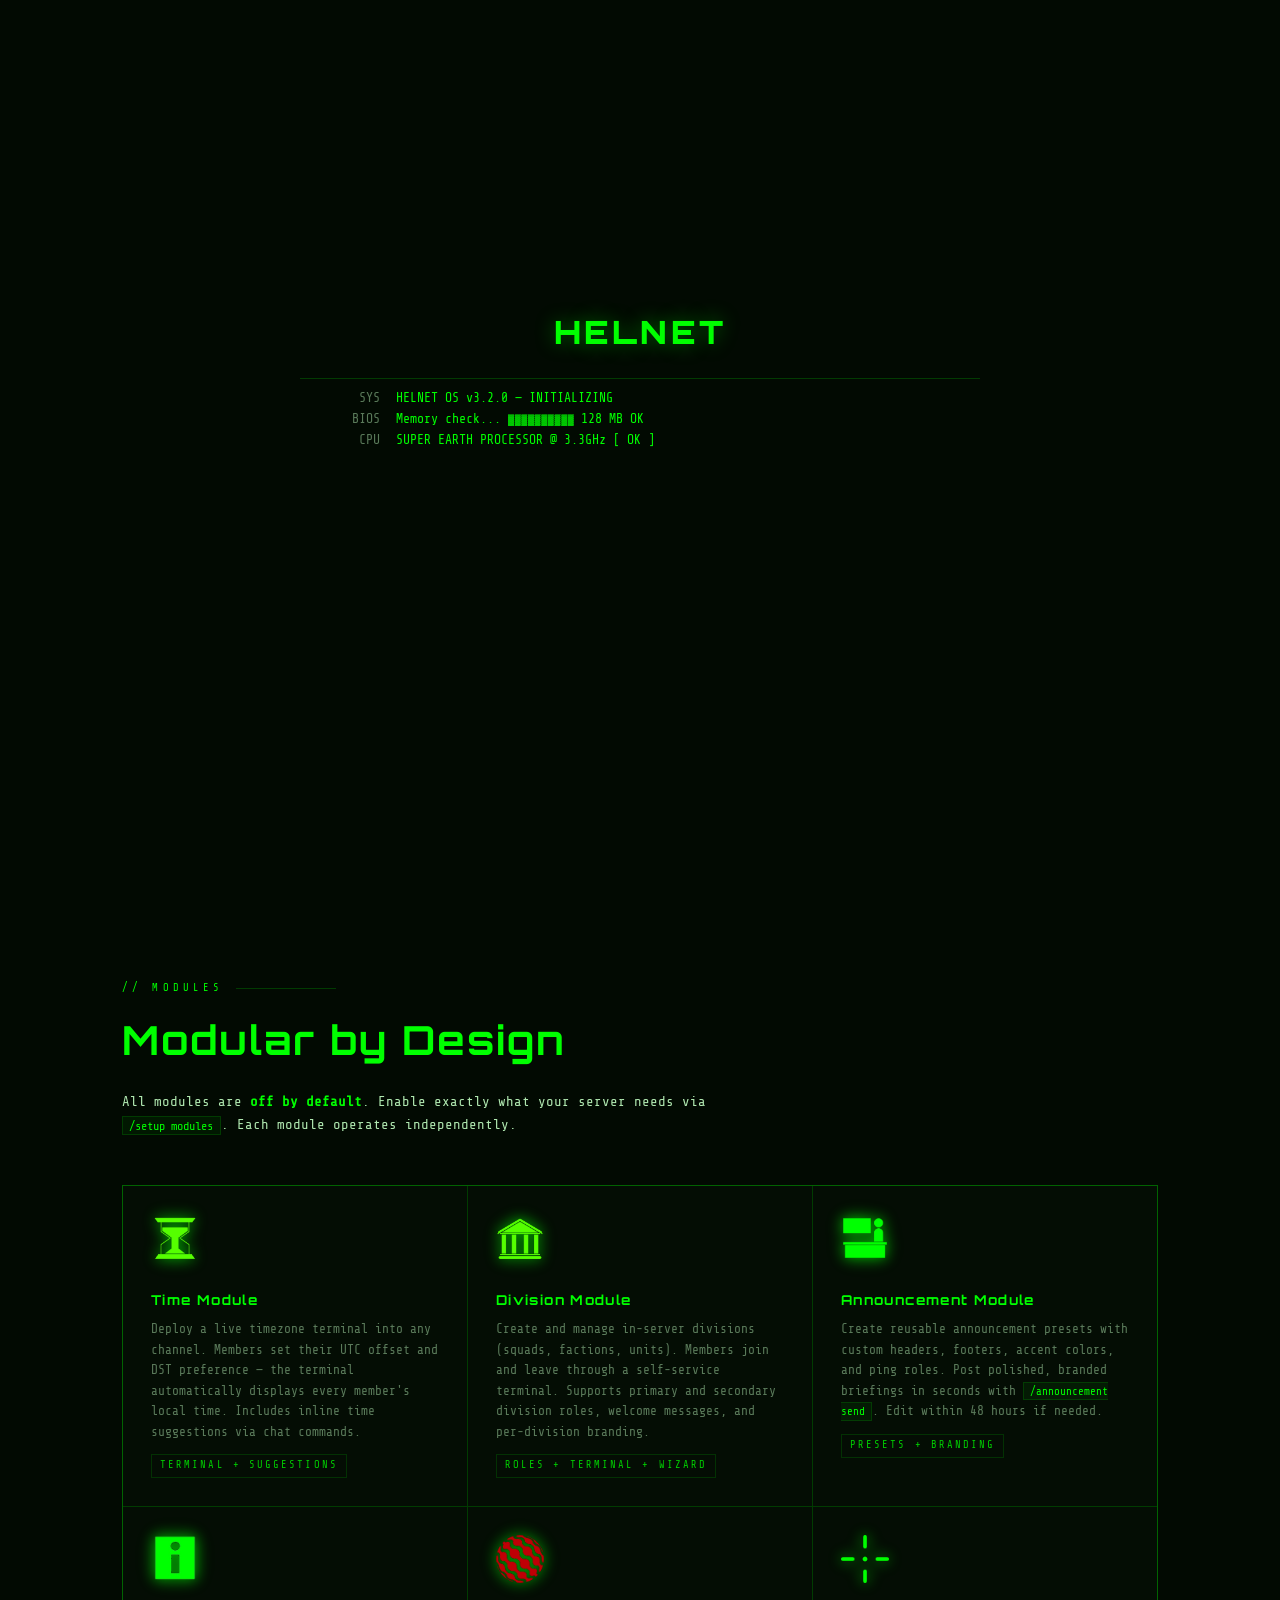
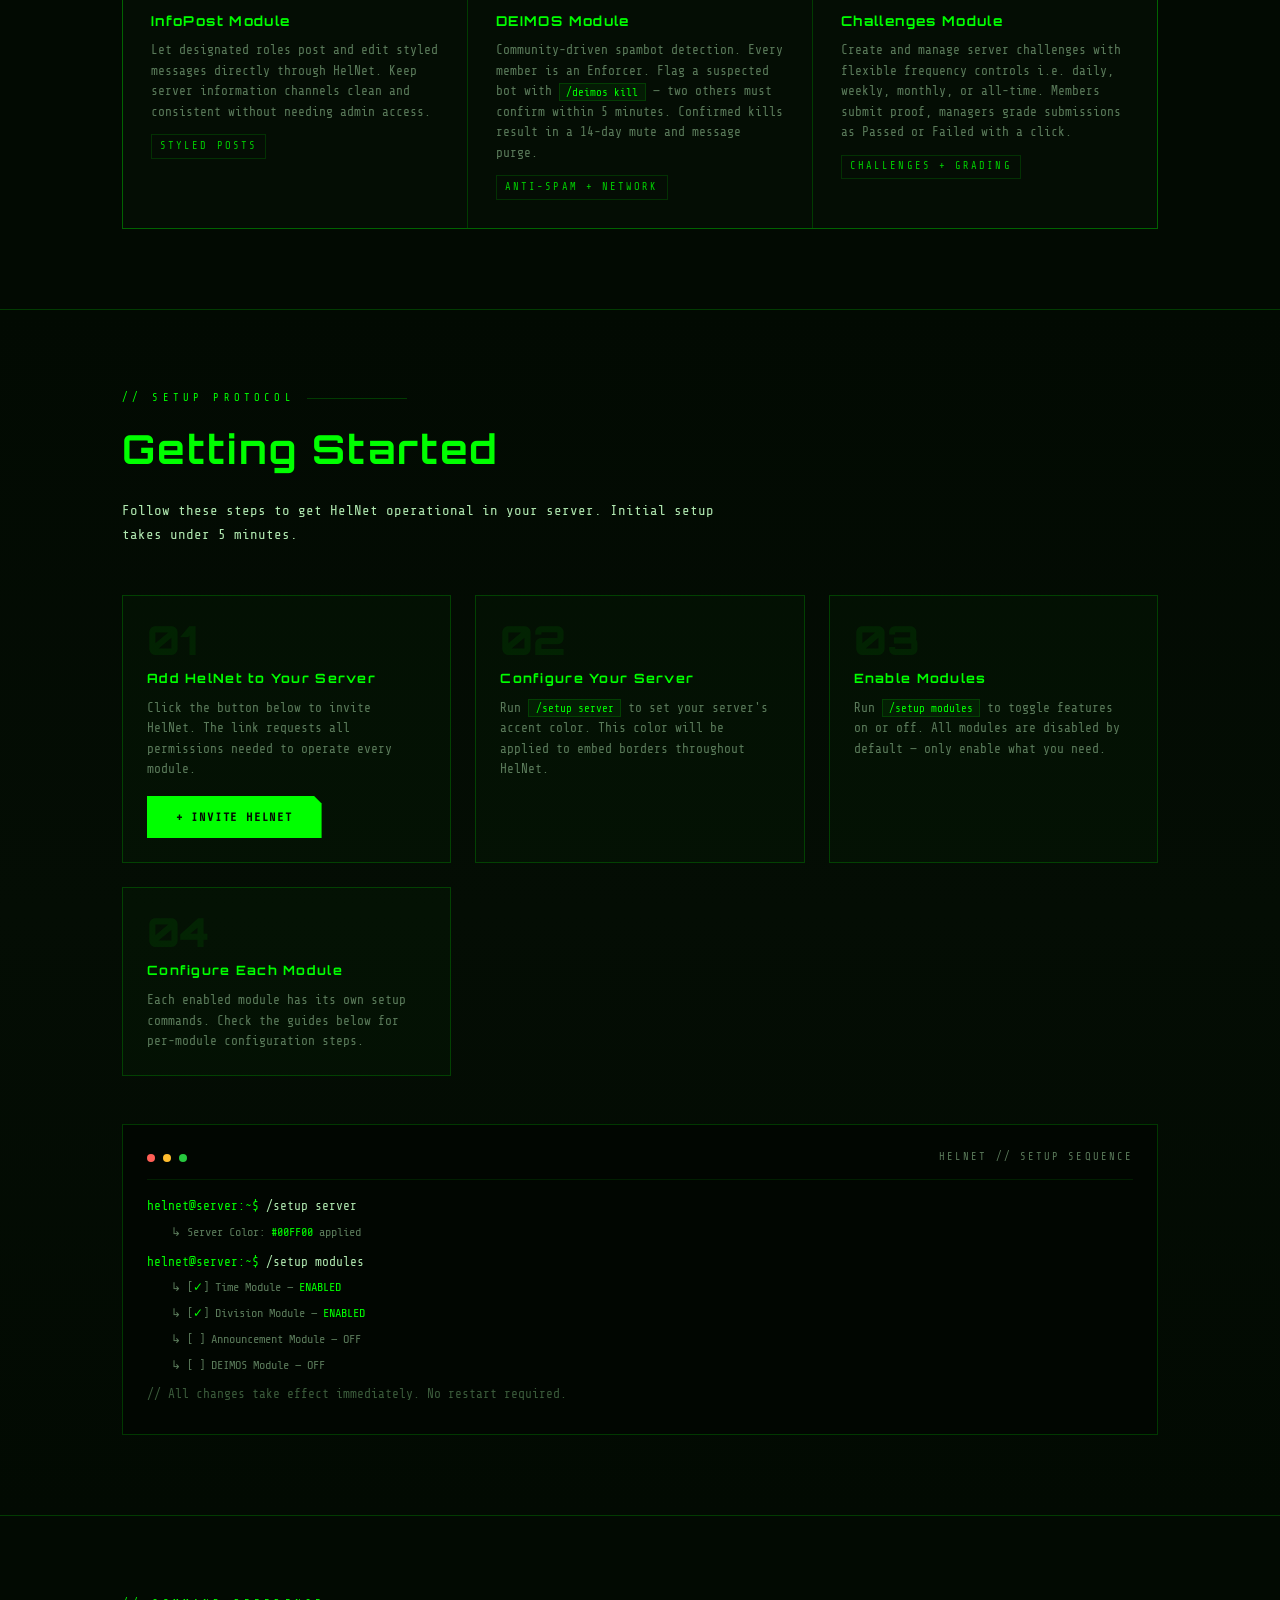
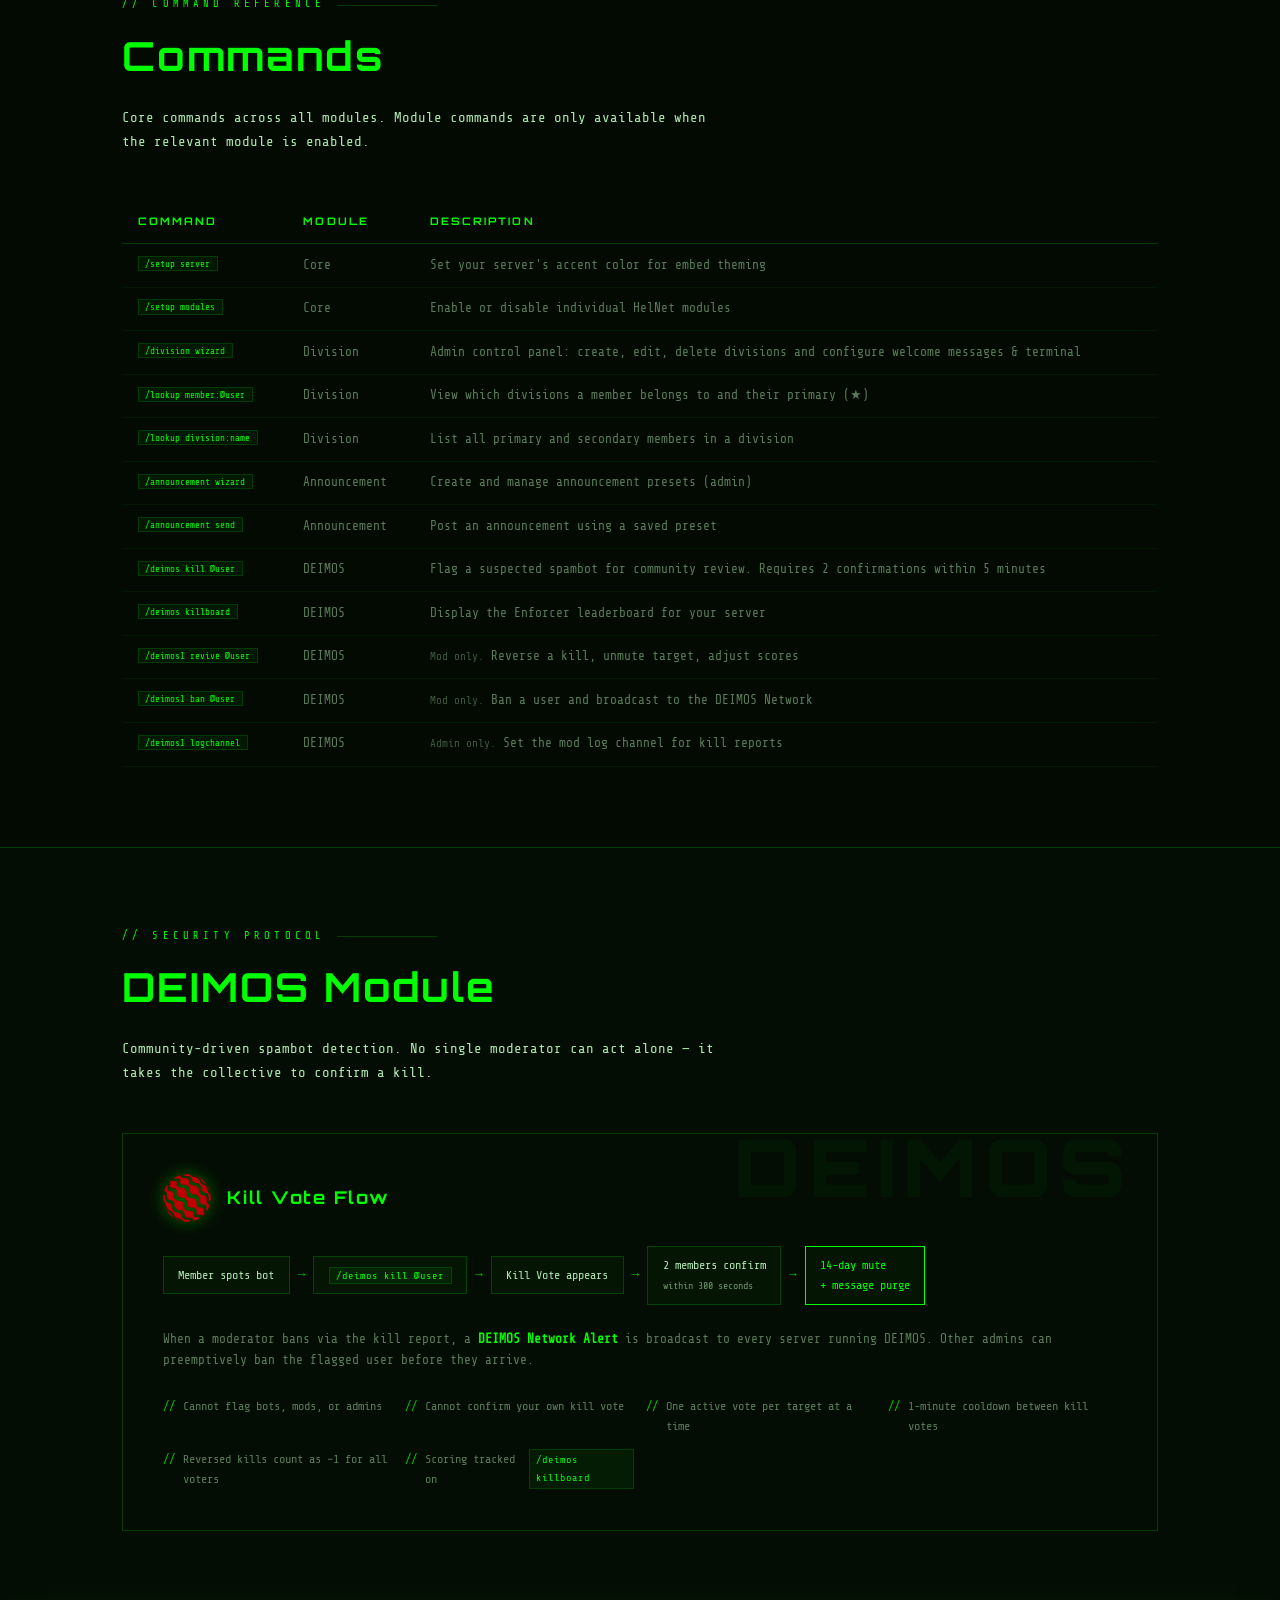
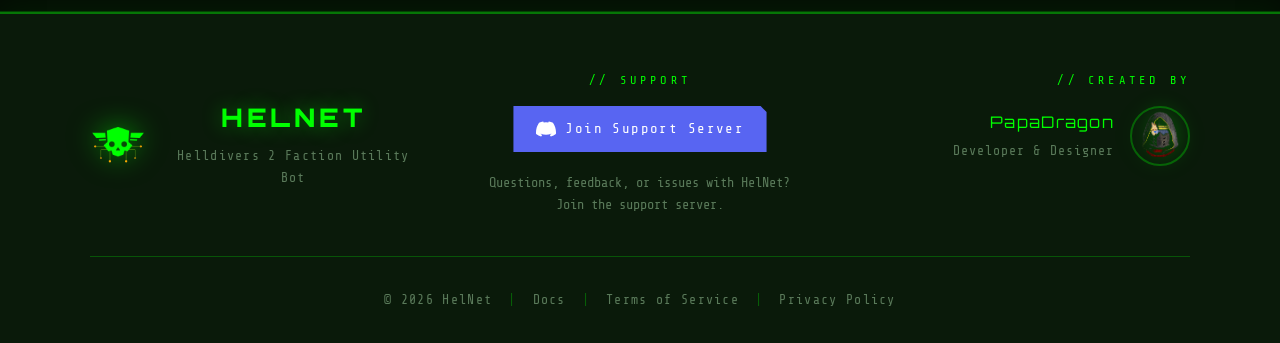
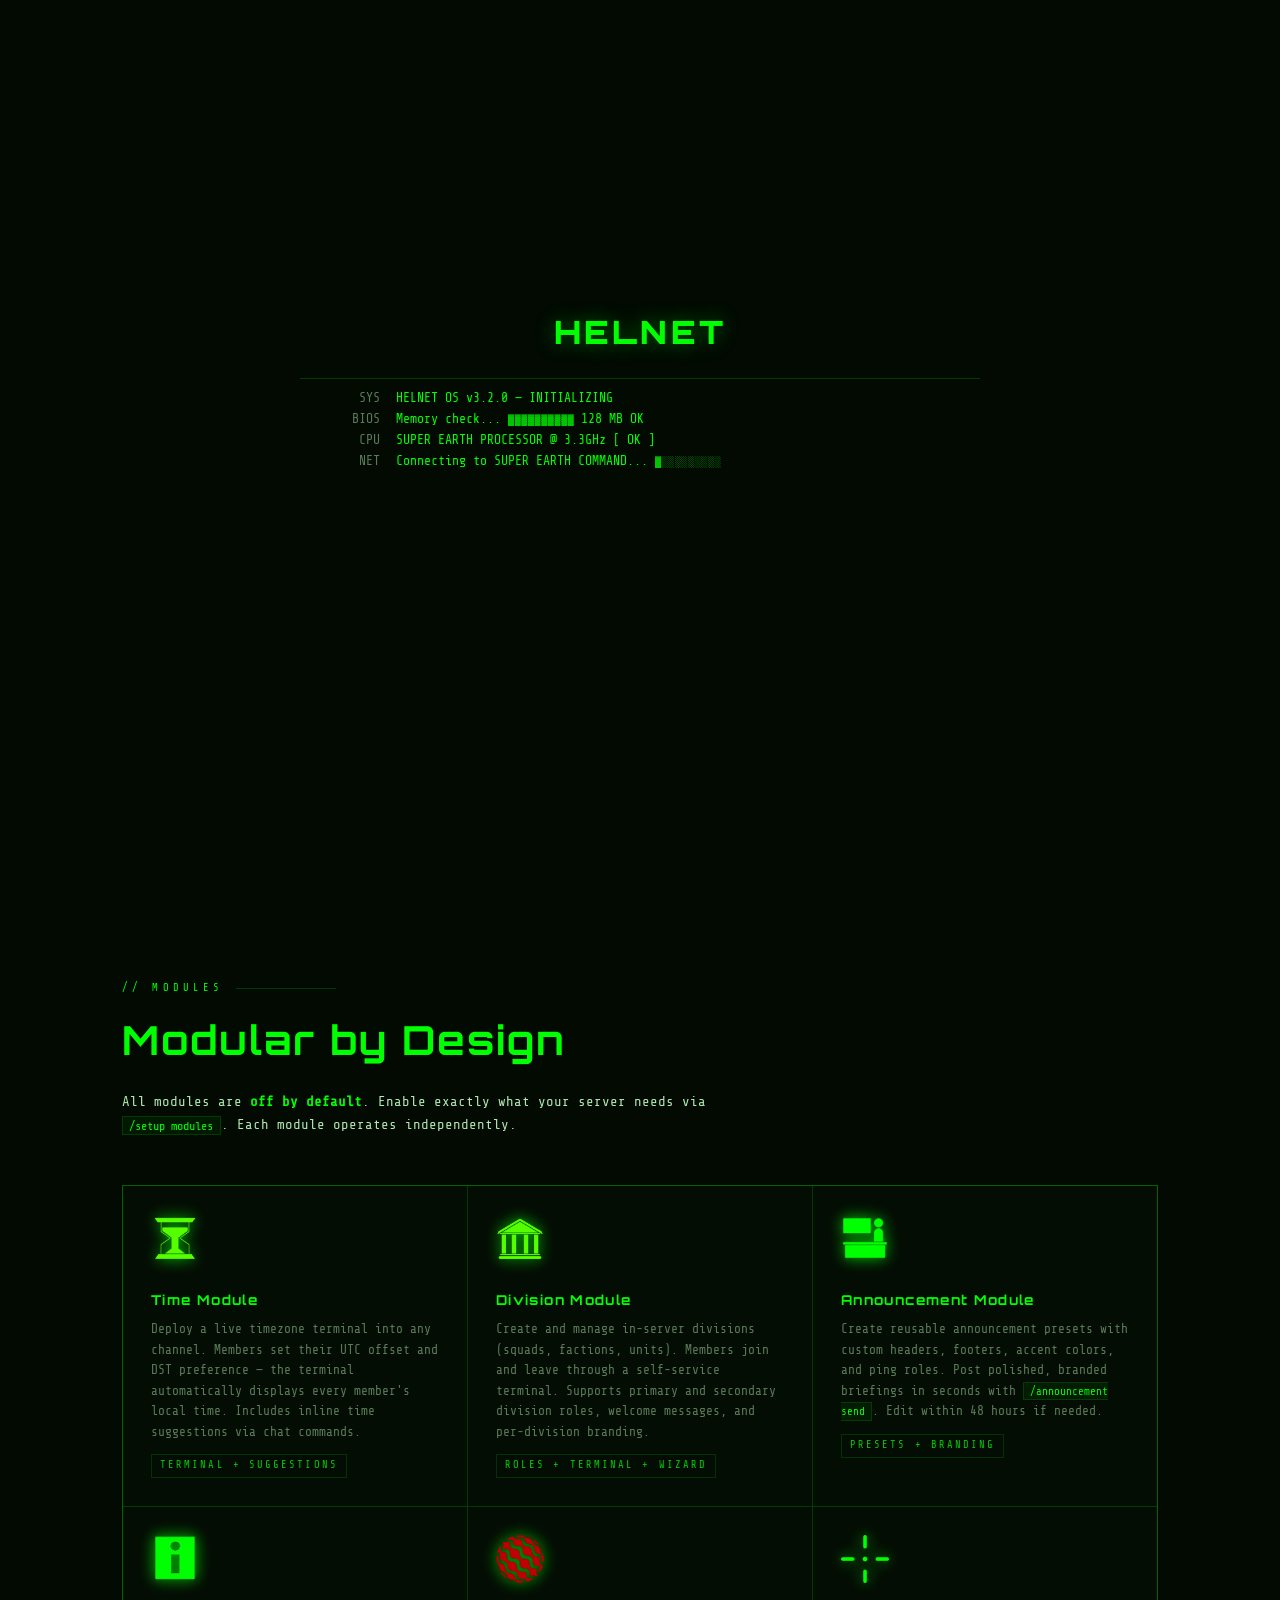
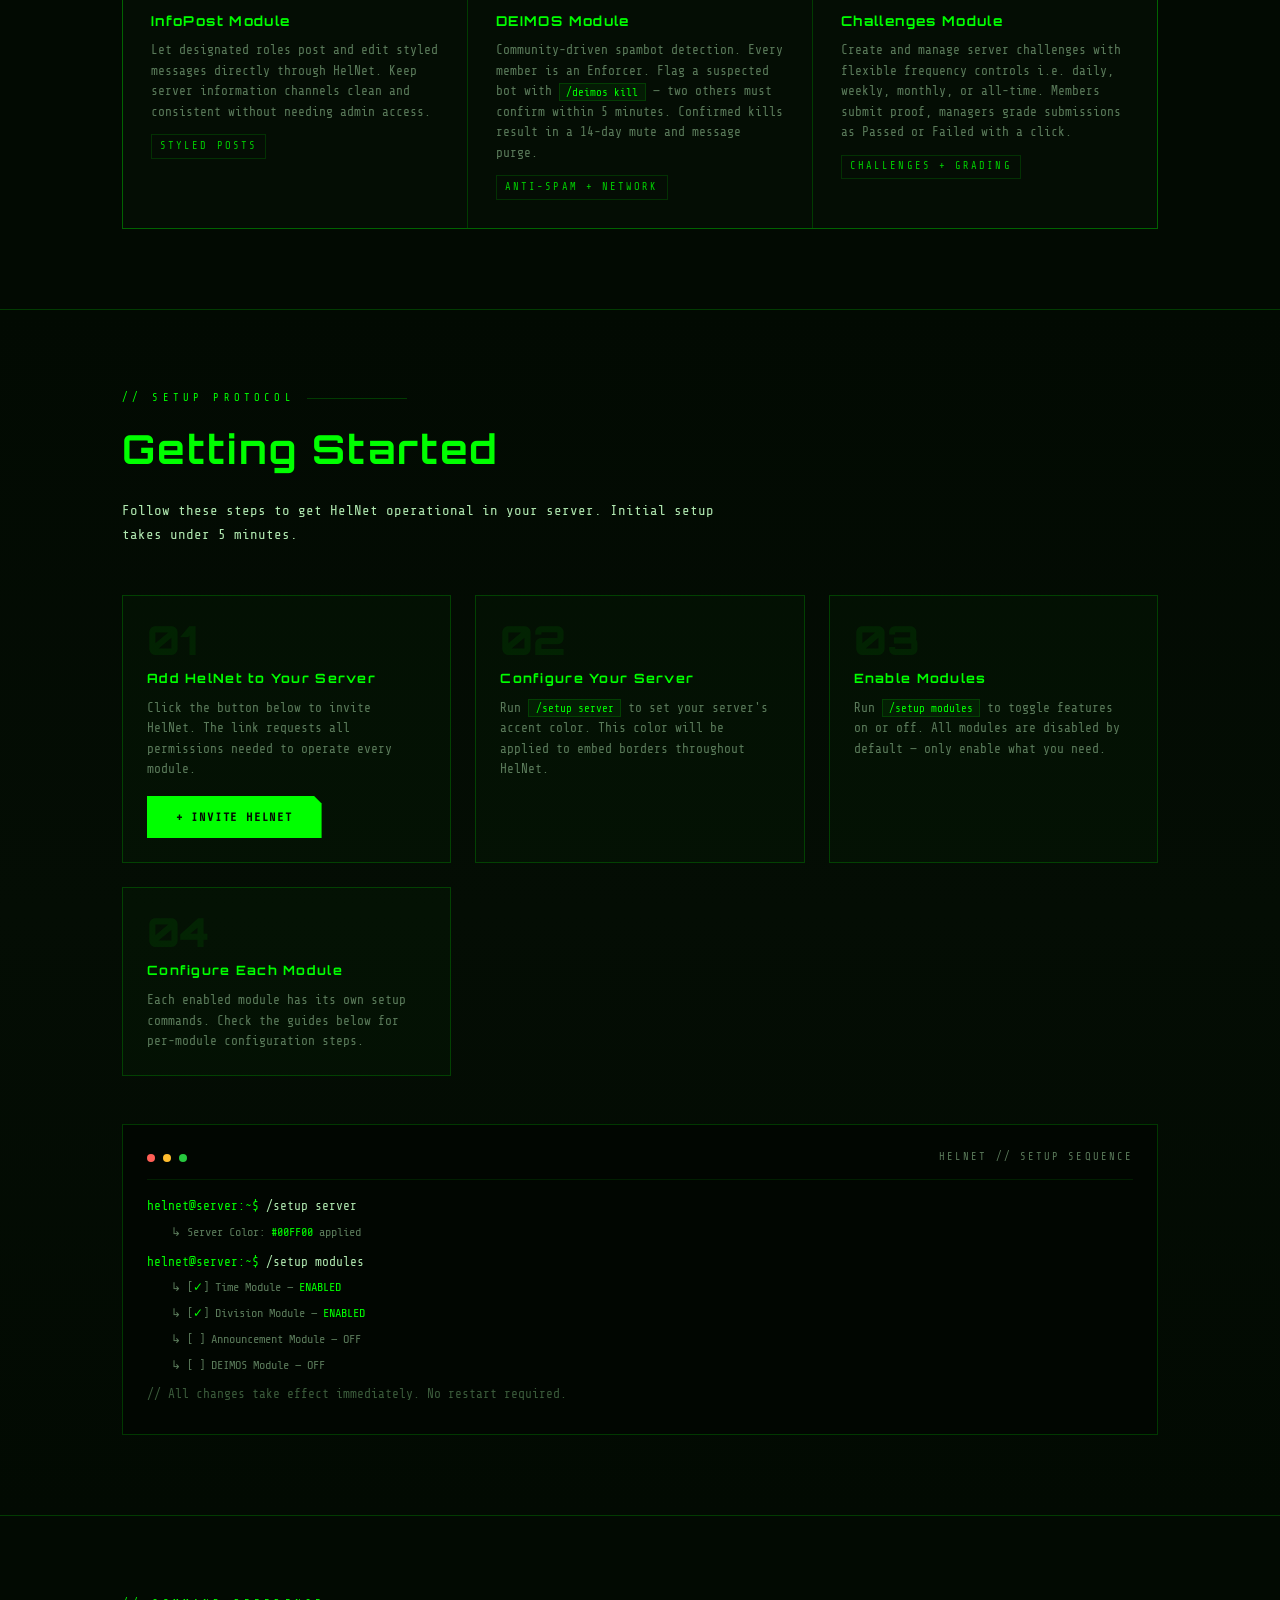
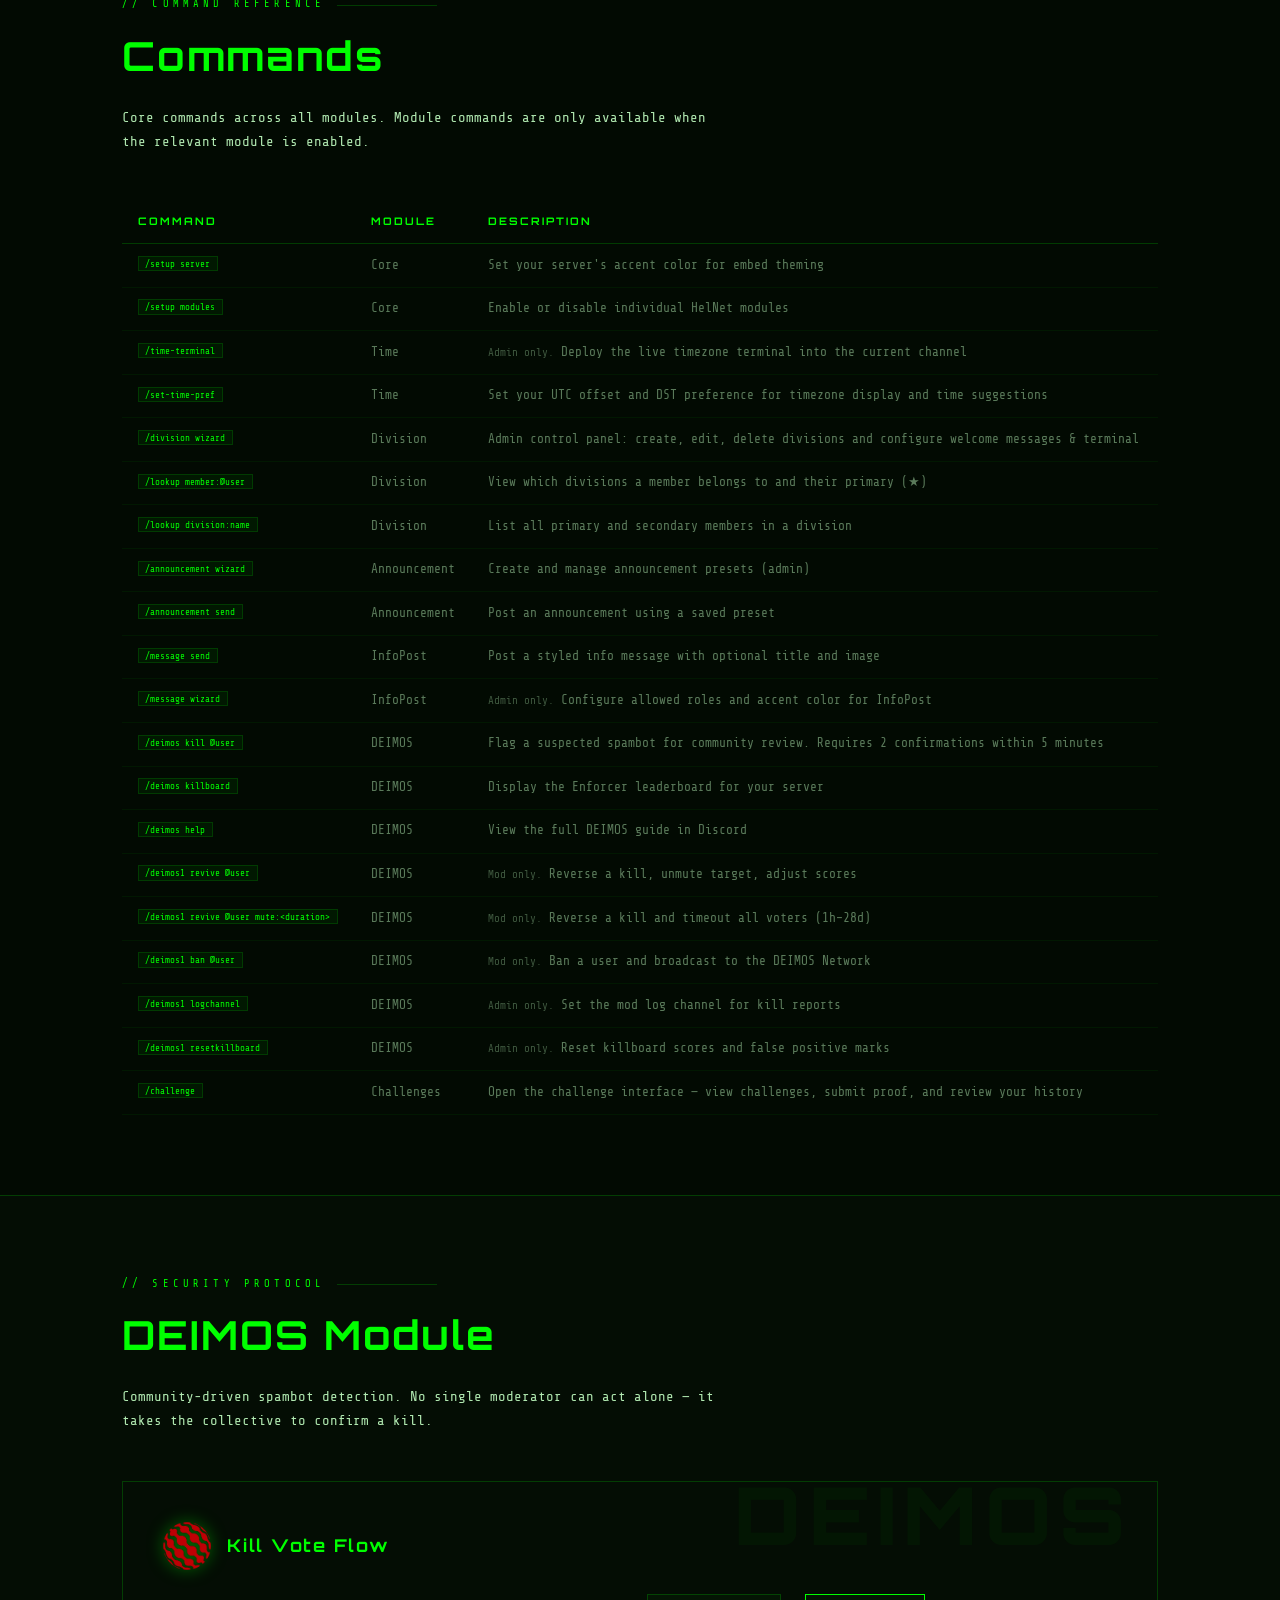
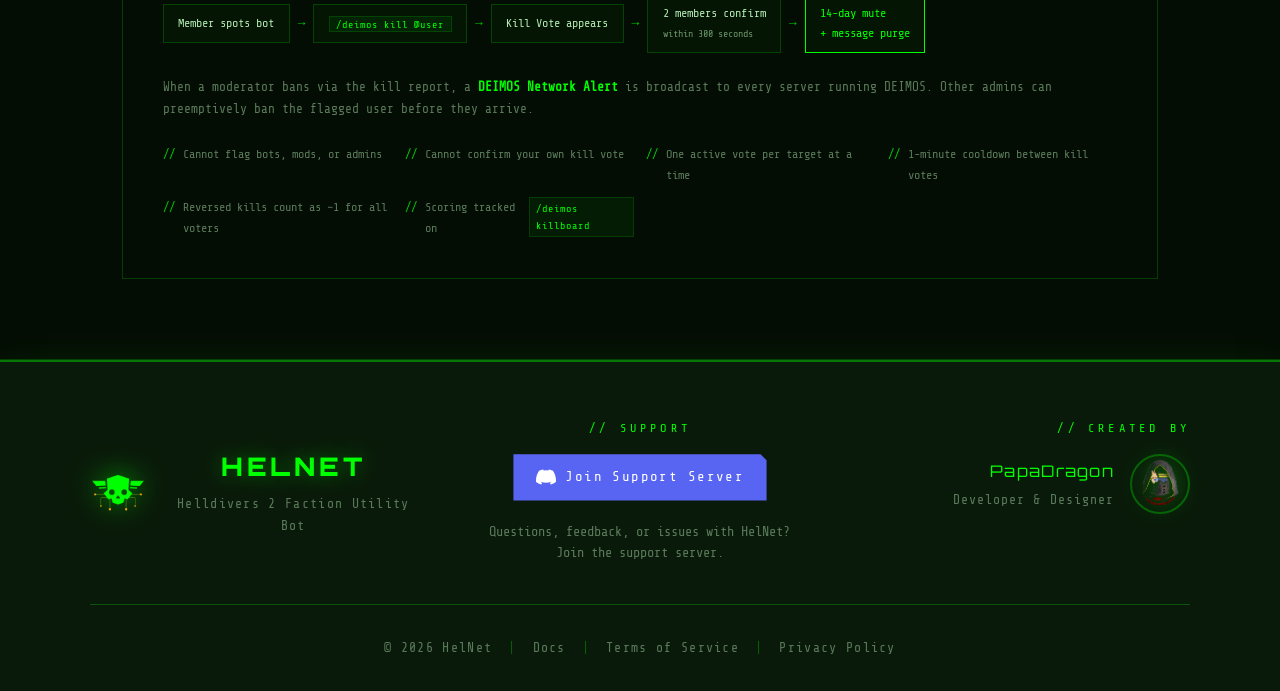
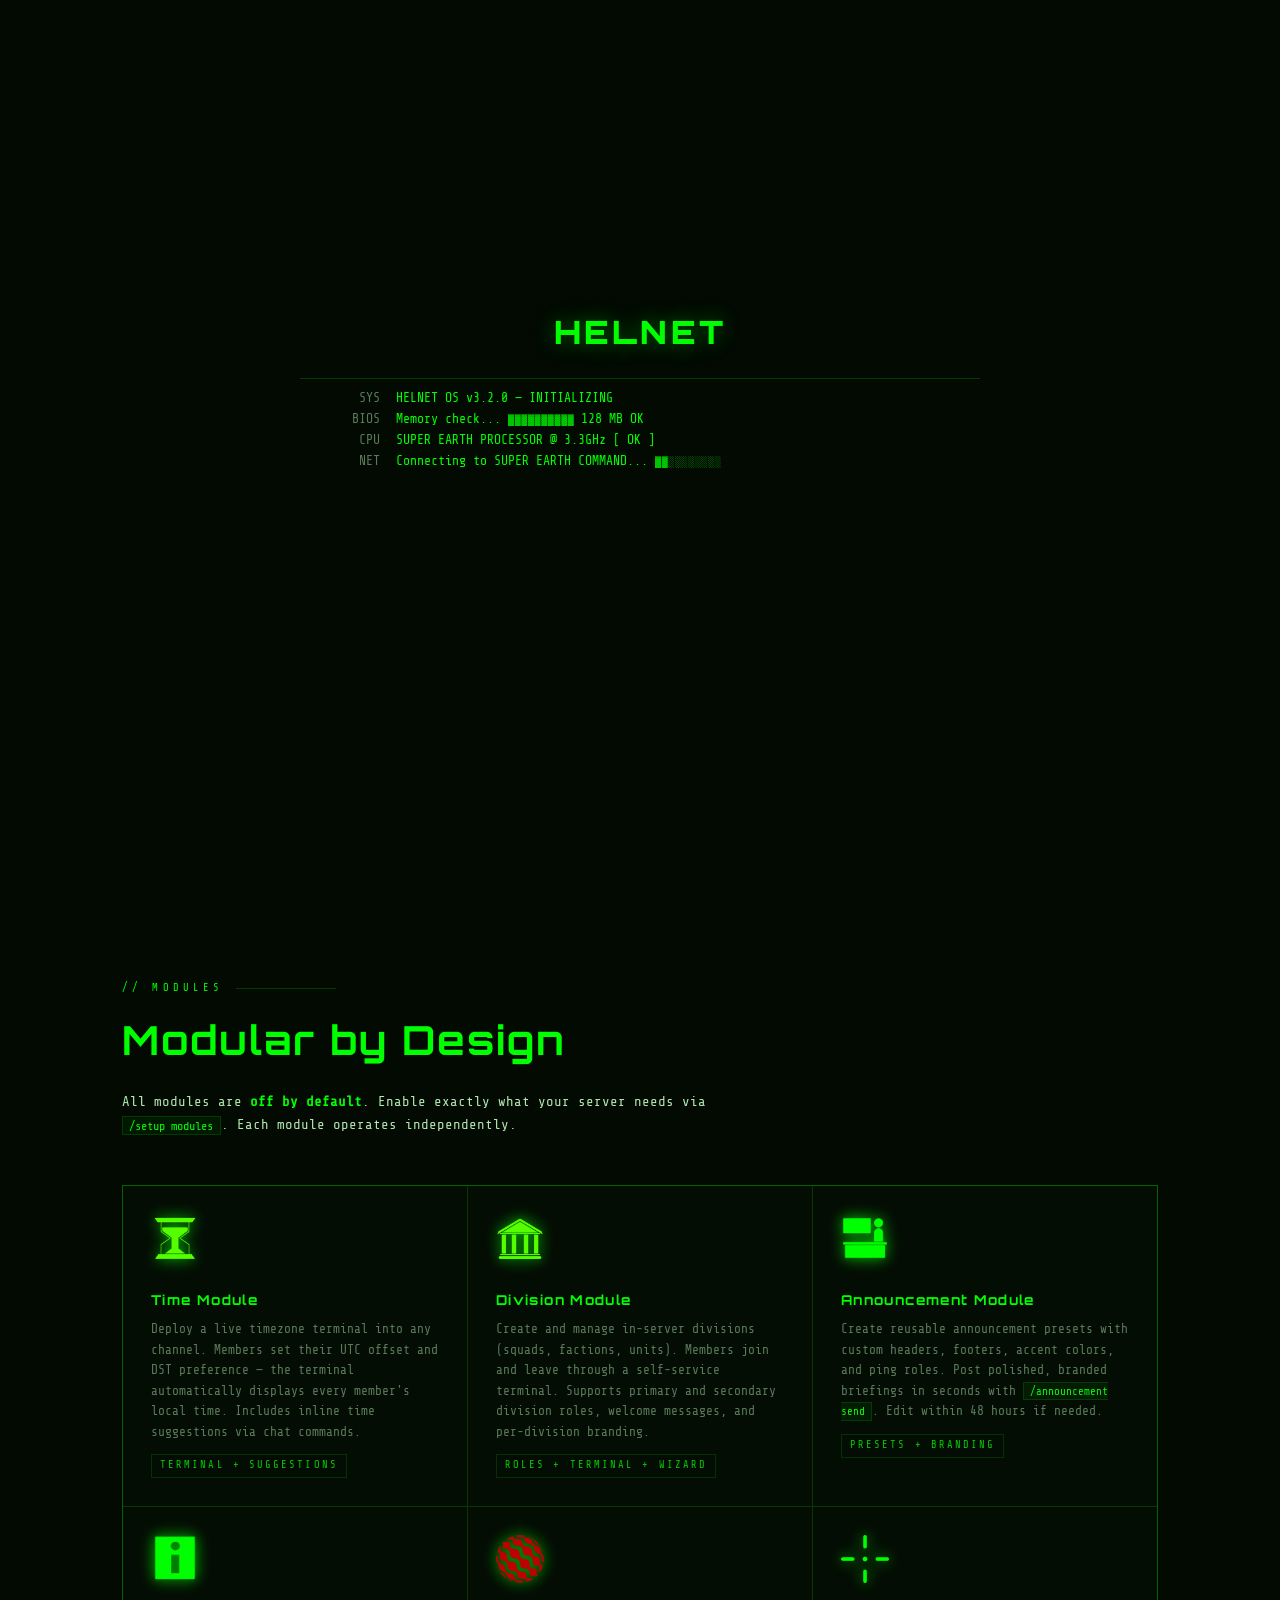
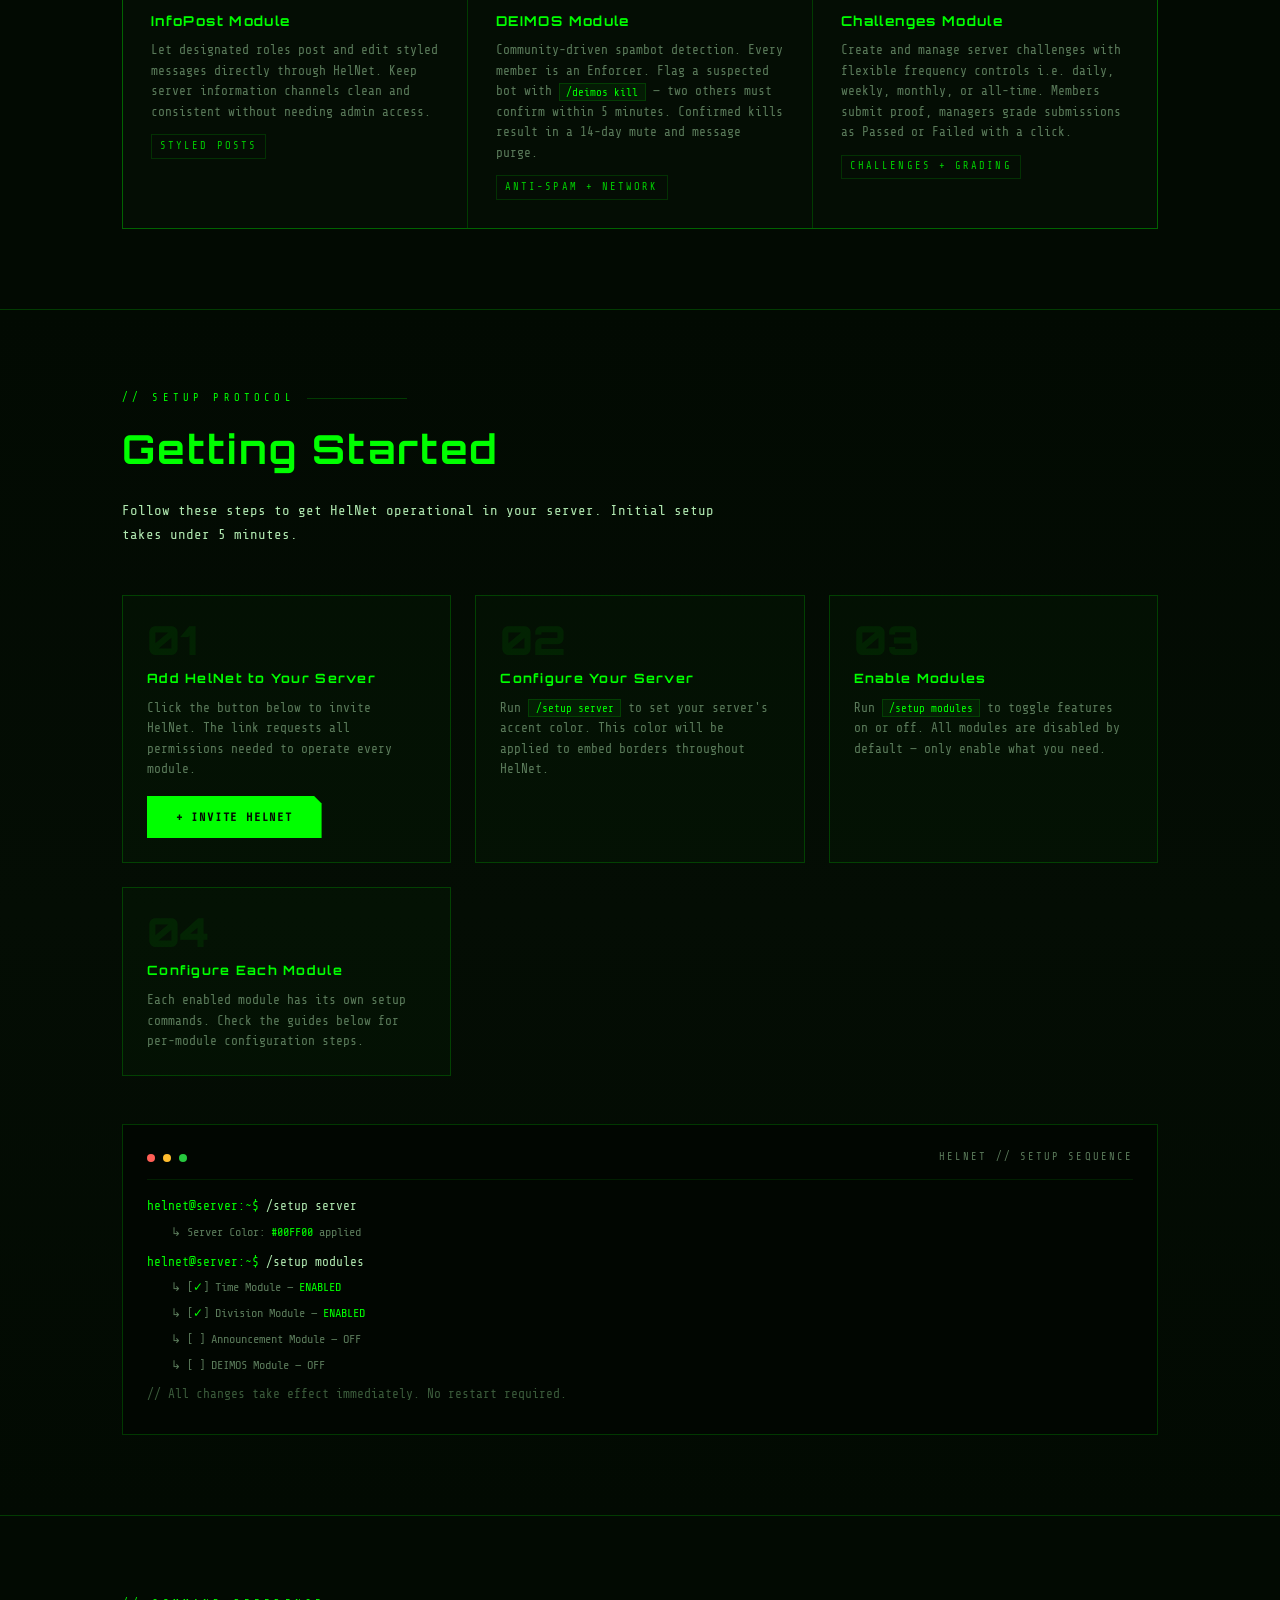
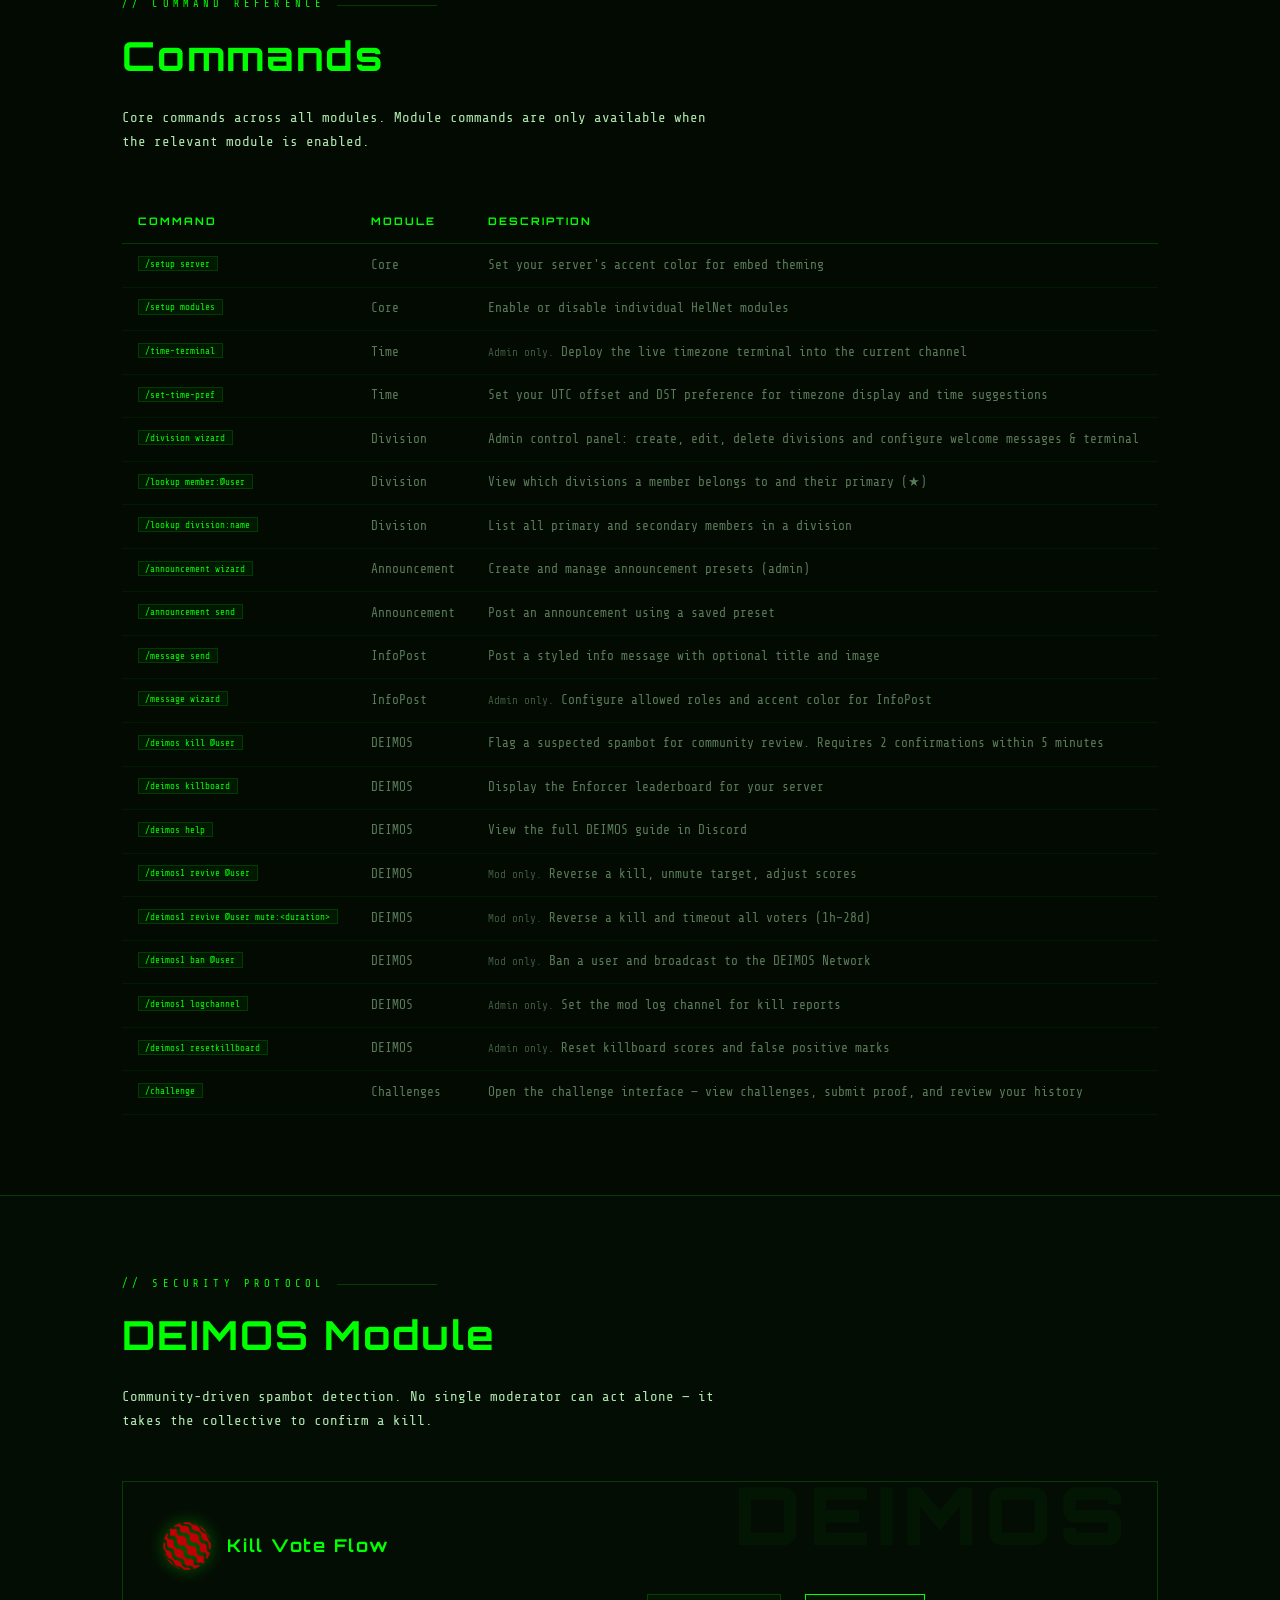
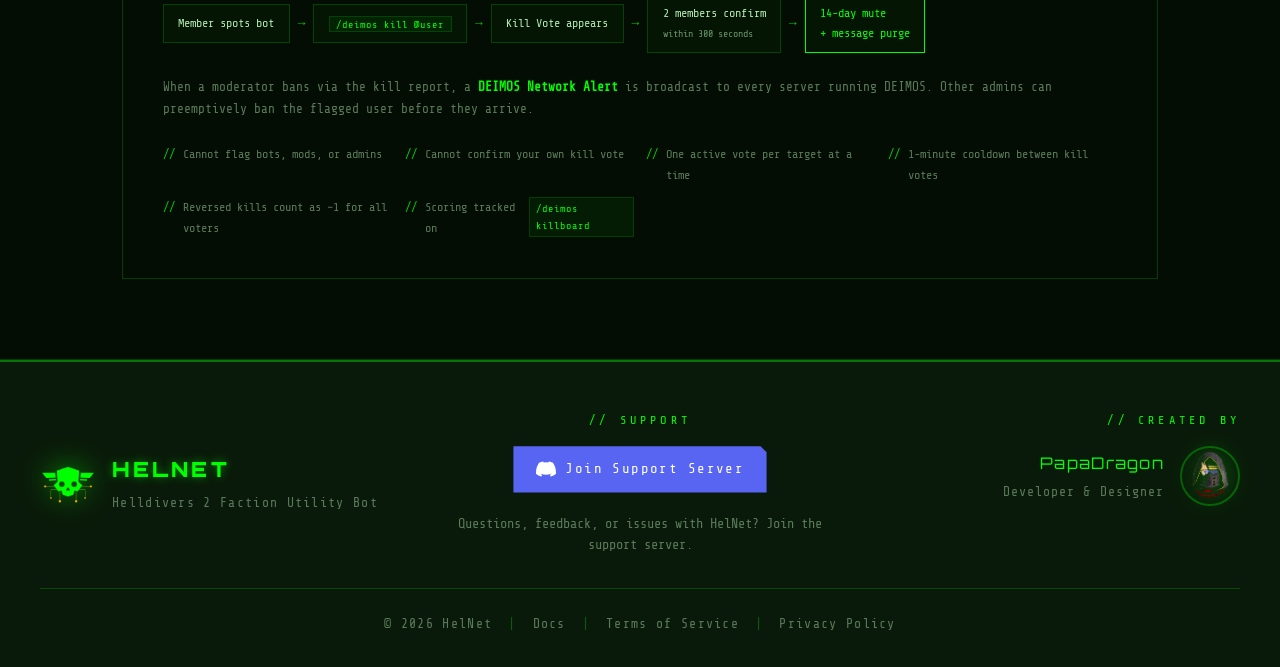
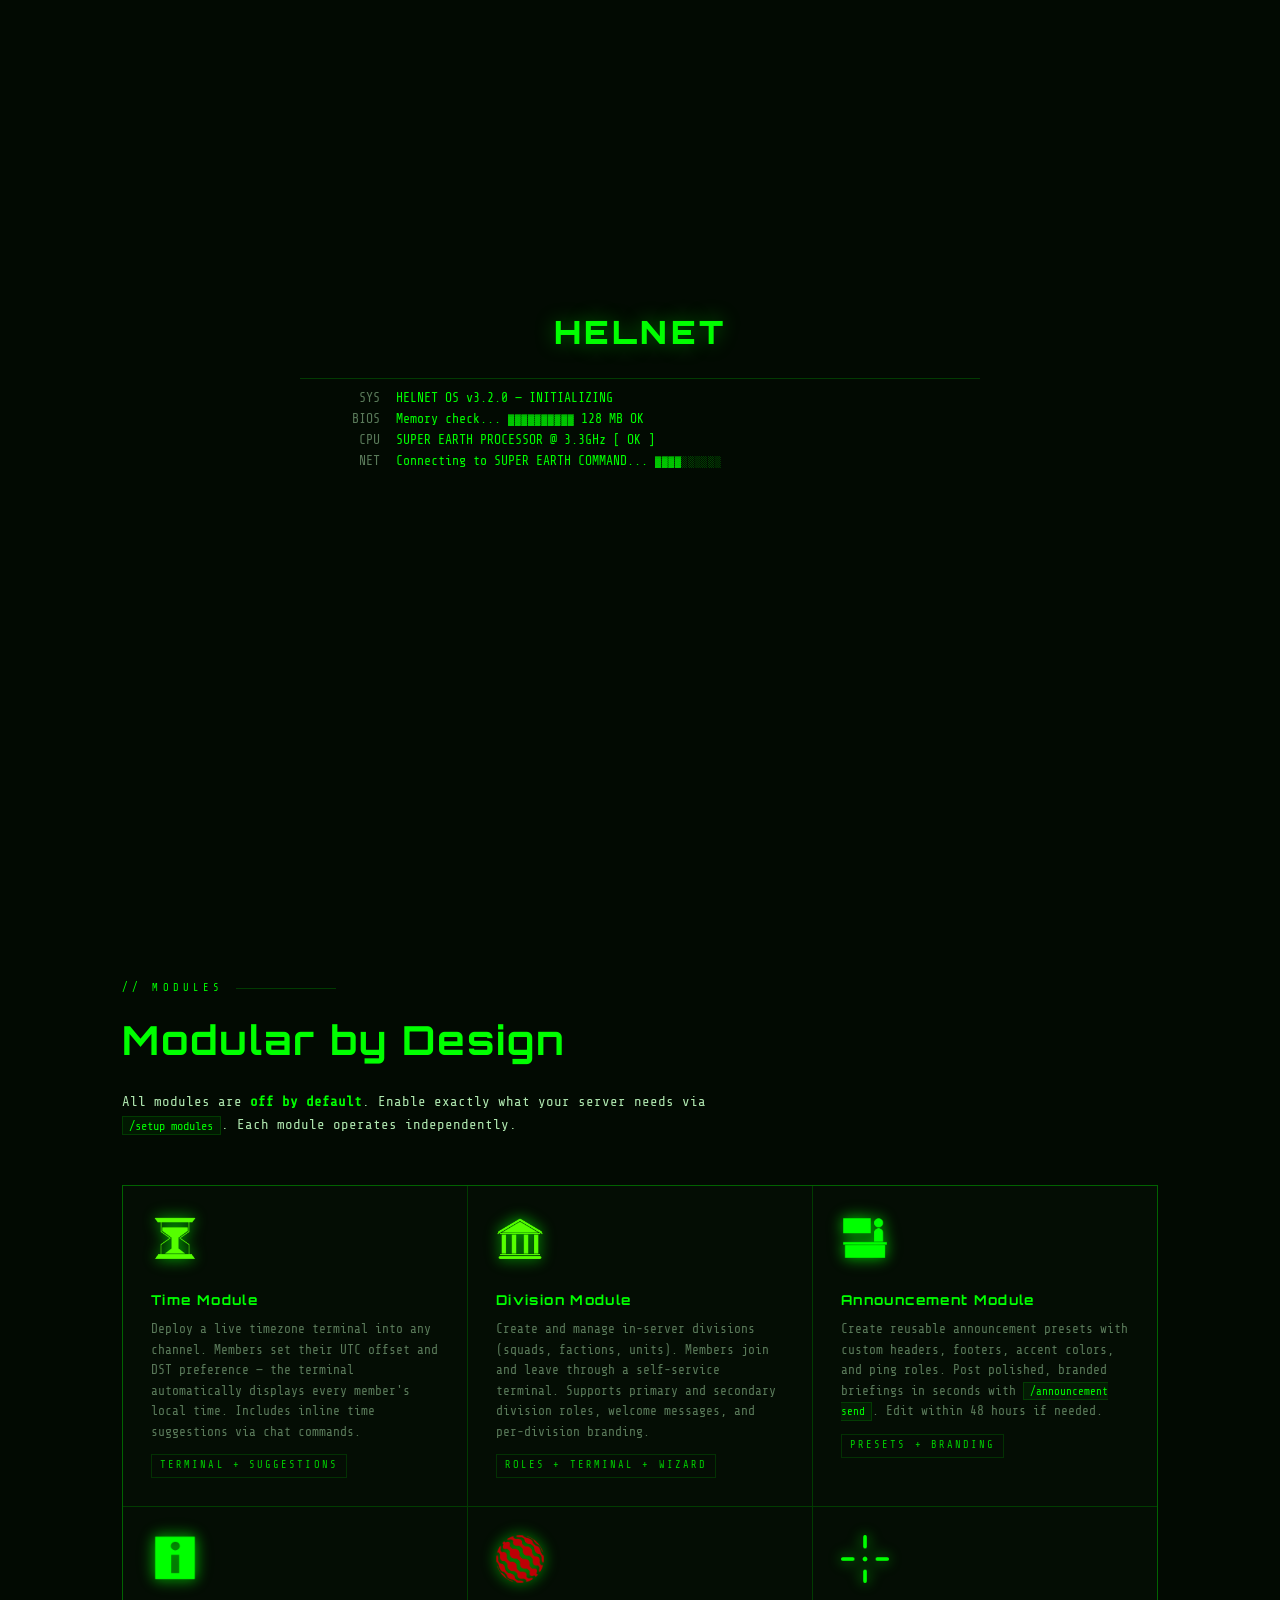
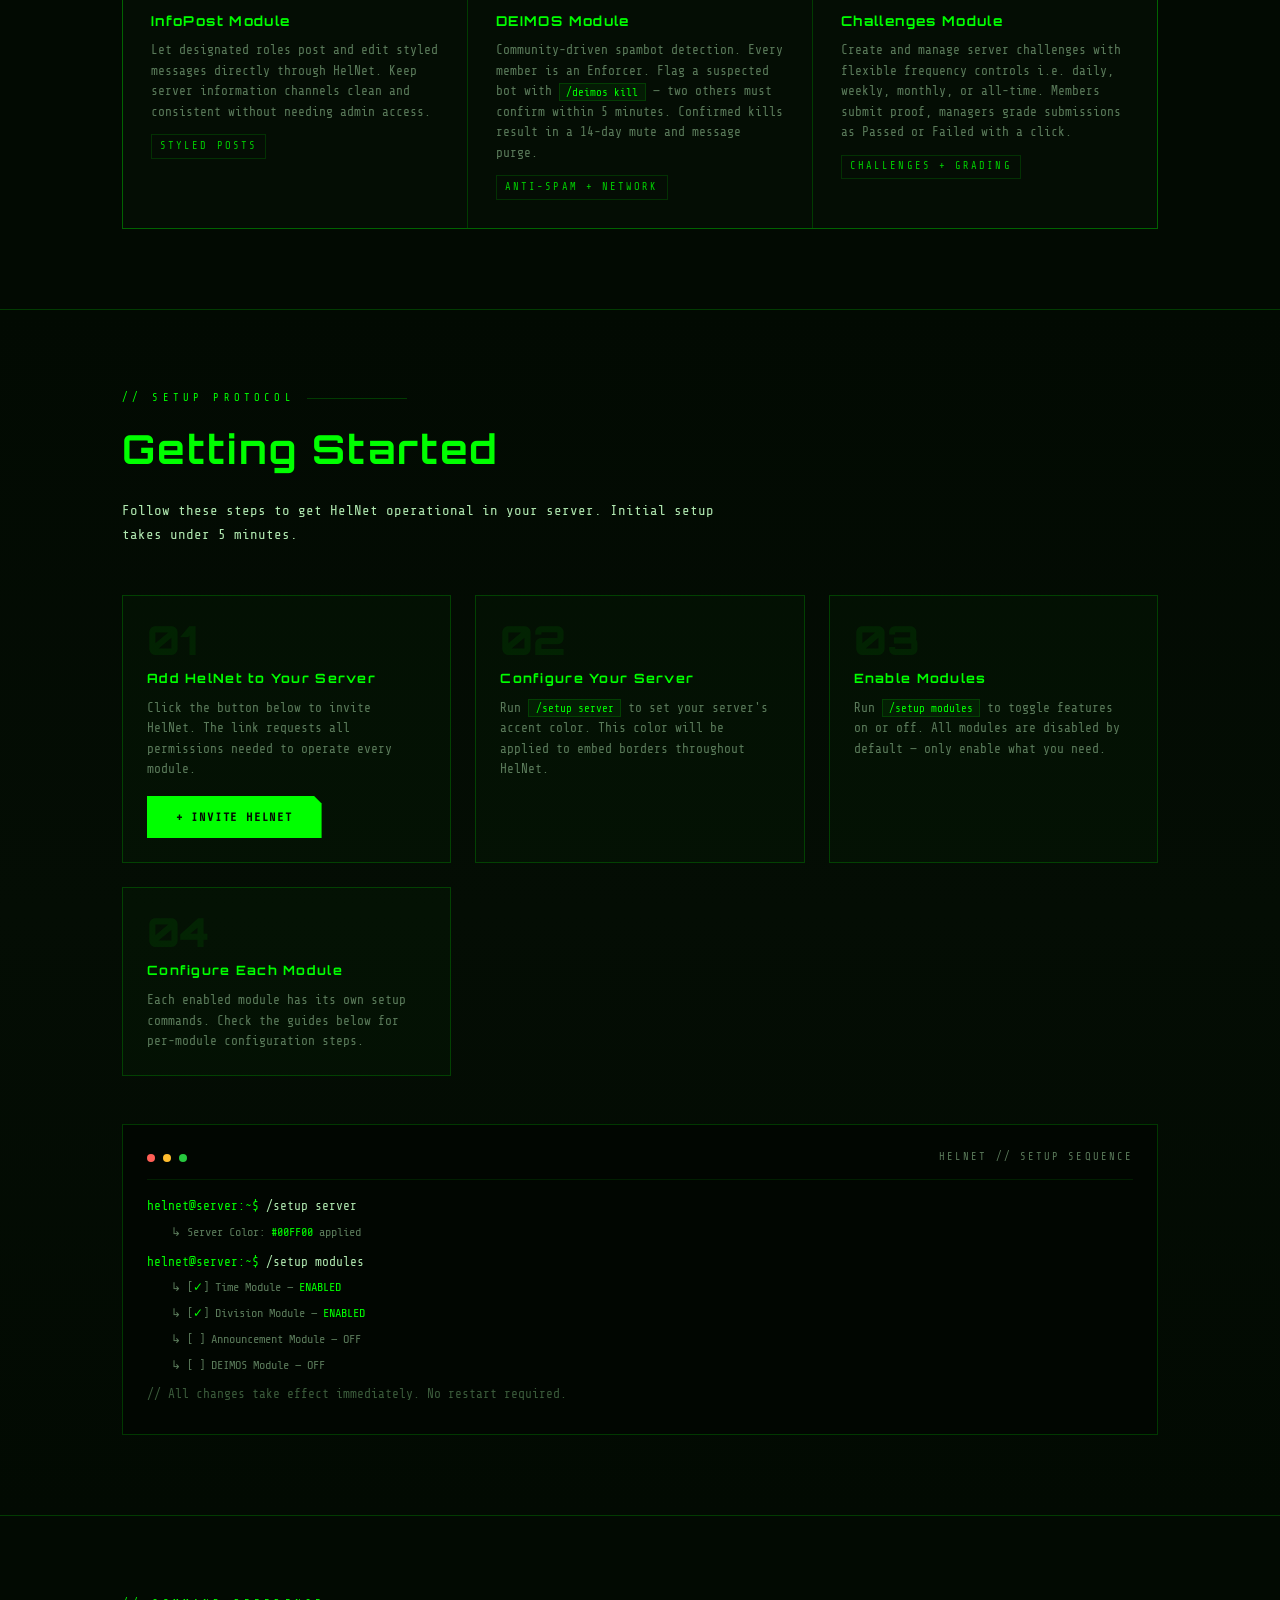
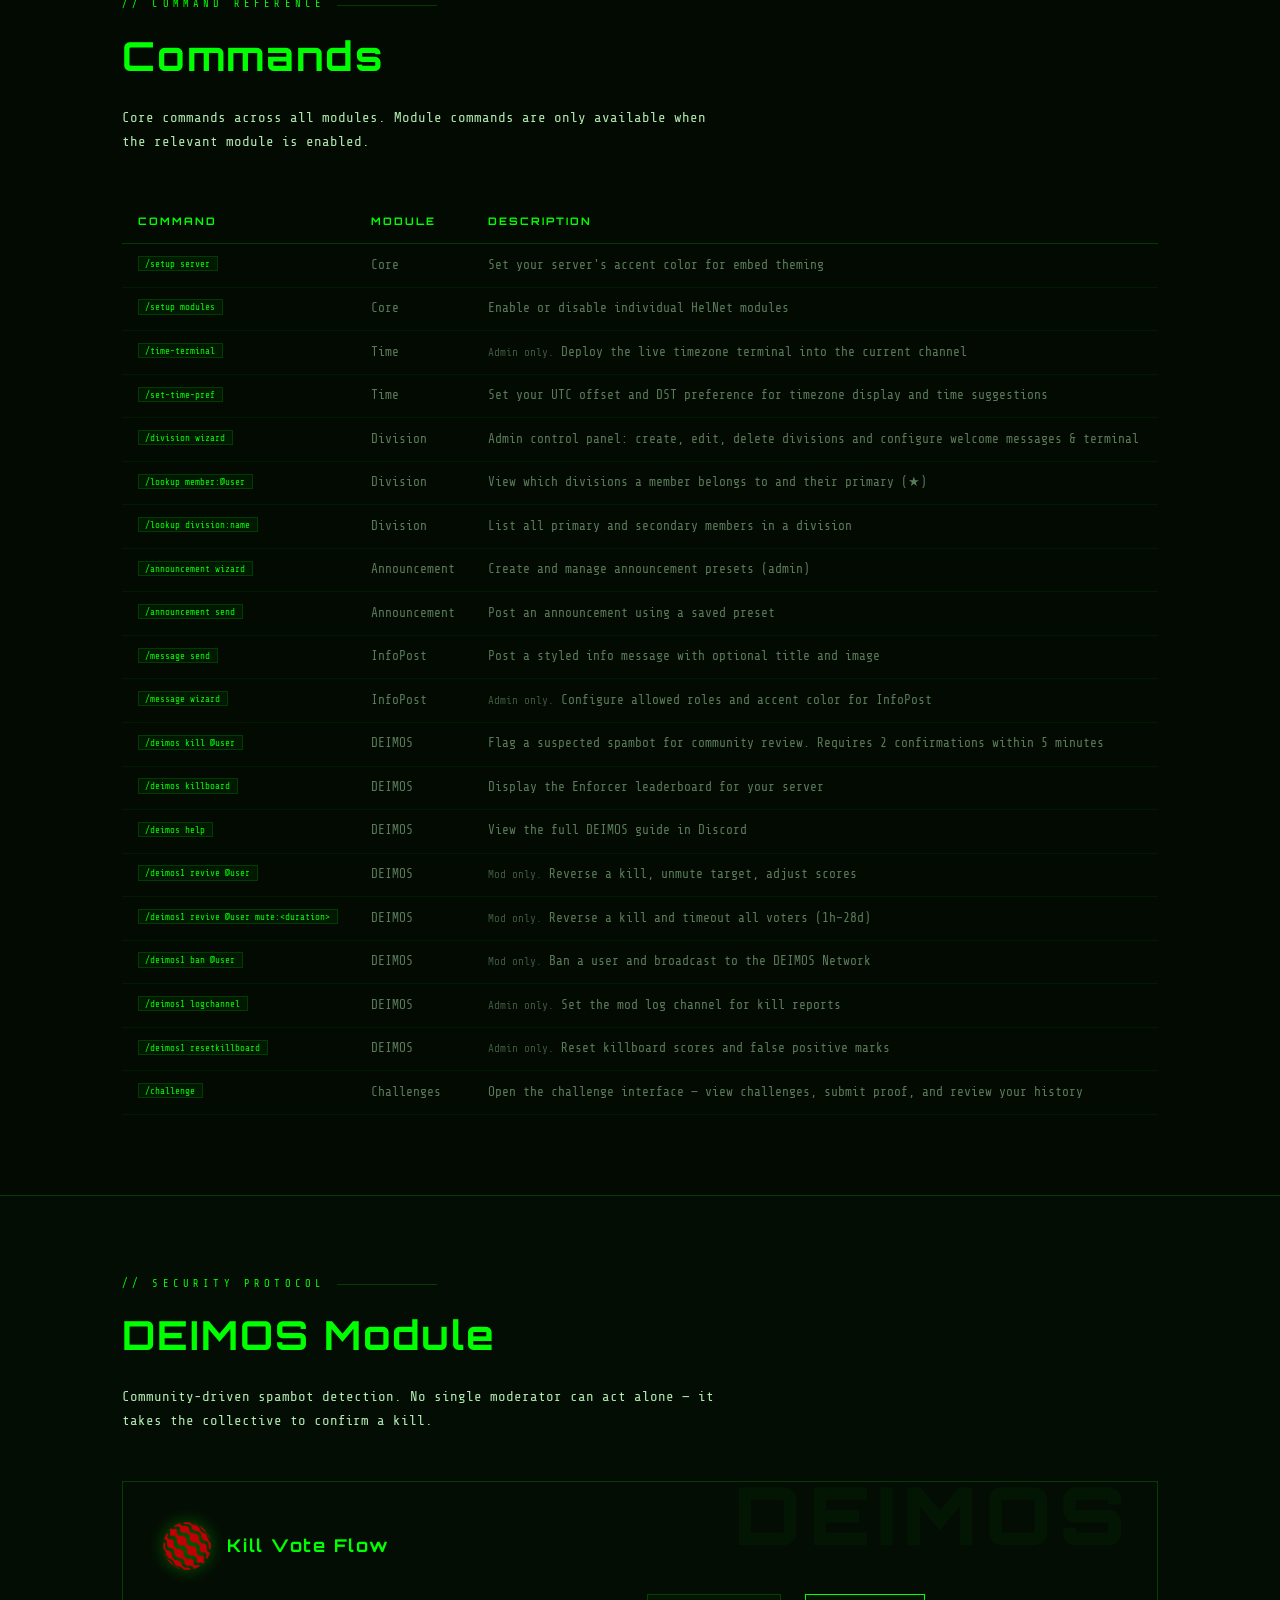
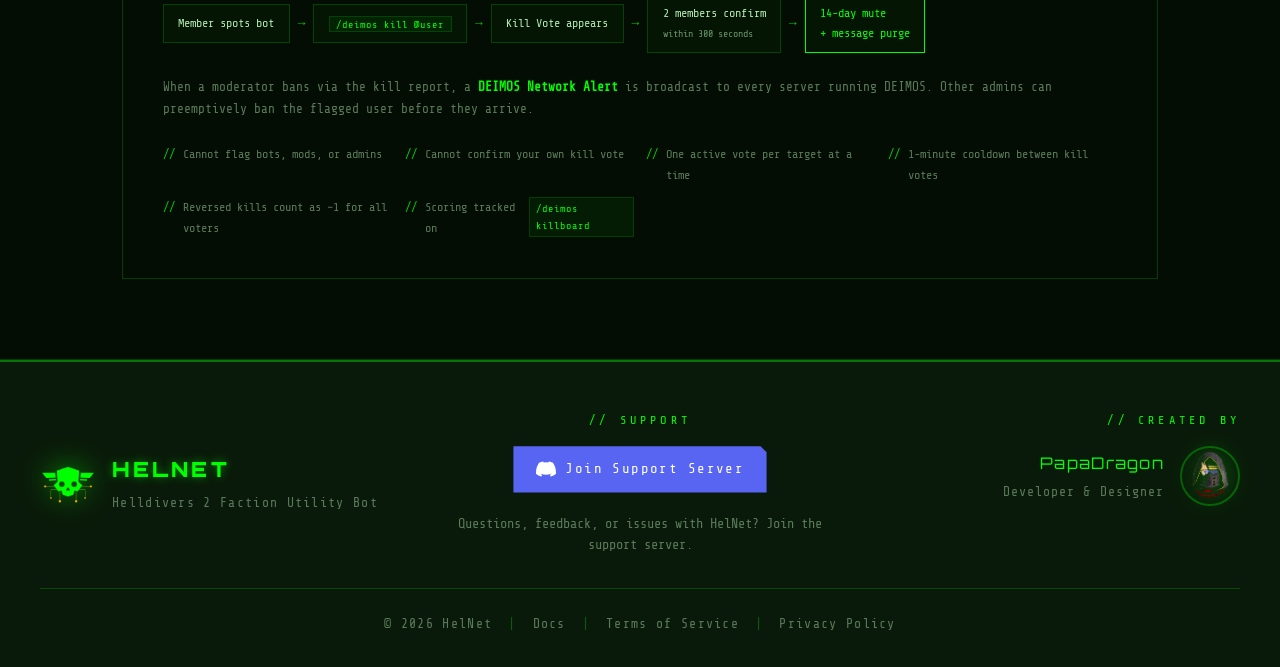
